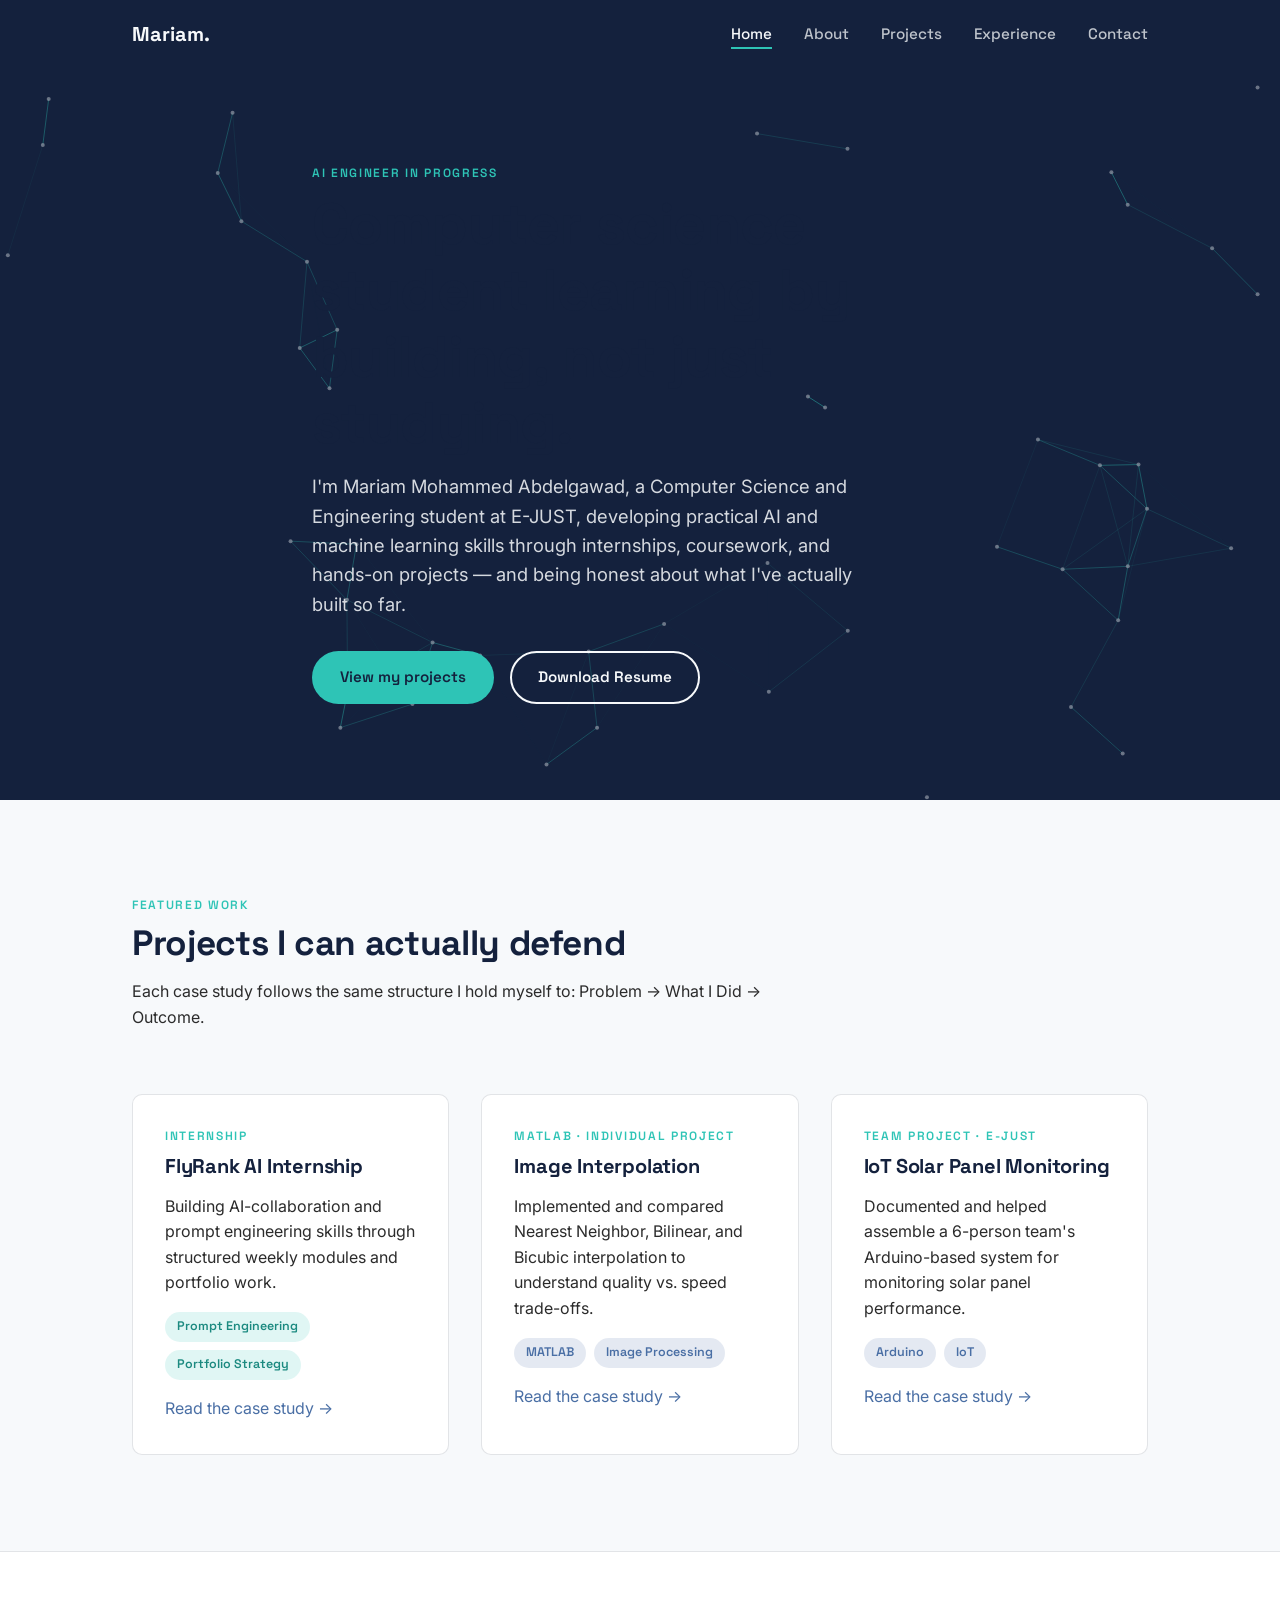
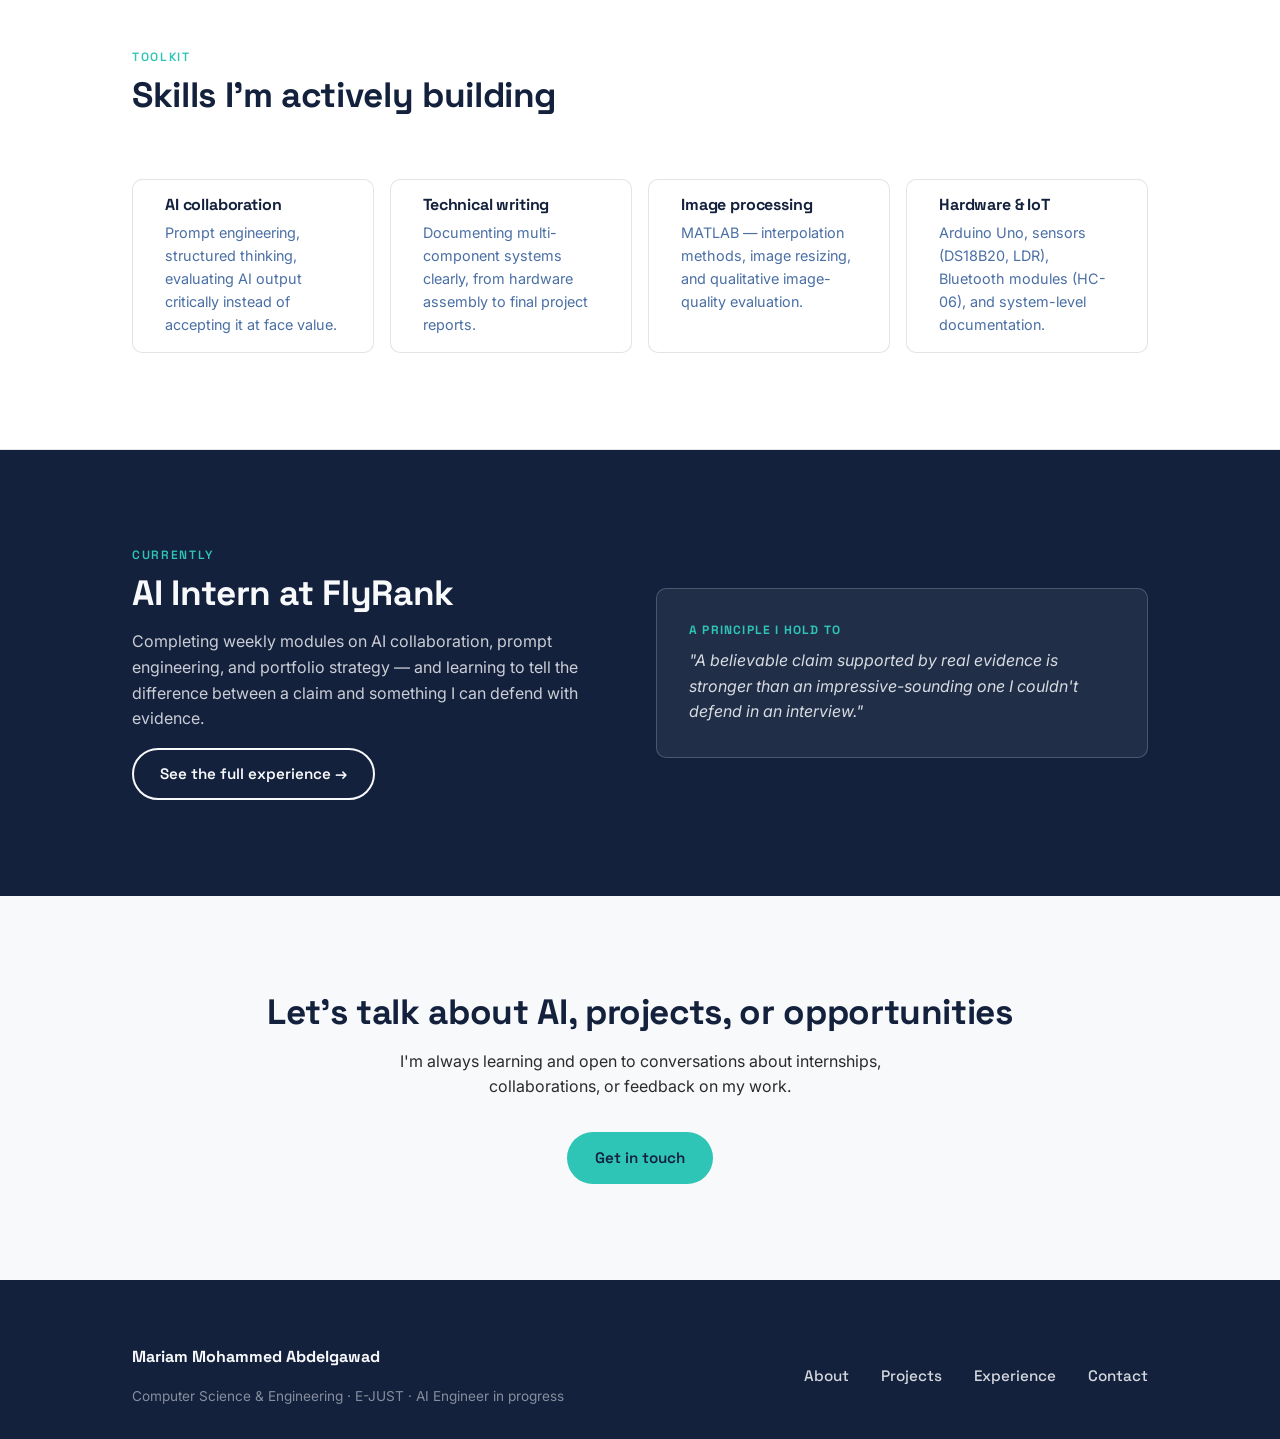
==== index.html @ e72a4c4c "Add files via upload" ====
<!DOCTYPE html>
<html lang="en">
<head>
  <meta charset="UTF-8" />
  <meta name="viewport" content="width=device-width, initial-scale=1.0" />
  <title>Mariam Mohammed Abdelgawad — AI Engineering Portfolio</title>
  <meta name="description" content="Computer Science student at E-JUST building practical AI and machine learning skills through real projects and continuous learning." />
  <link rel="preconnect" href="https://fonts.googleapis.com">
  <link href="https://fonts.googleapis.com/css2?family=Space+Grotesk:wght@500;600;700&family=Inter:wght@400;500;600&display=swap" rel="stylesheet">
  <link rel="stylesheet" href="css/style.css" />
</head>
<body>

  <header class="site-header">
    <nav class="nav">
      <a href="index.html" class="nav-brand">Mariam.</a>
      <button class="nav-toggle" aria-label="Toggle menu" aria-expanded="false">☰</button>
      <ul class="nav-links">
        <li><a href="index.html" aria-current="page">Home</a></li>
        <li><a href="about.html">About</a></li>
        <li><a href="projects.html">Projects</a></li>
        <li><a href="experience.html">Experience</a></li>
        <li><a href="contact.html">Contact</a></li>
      </ul>
    </nav>
  </header>

  <main>

    <!-- ============ HERO ============ -->
    <section class="hero">
      <canvas id="hero-canvas" aria-hidden="true"></canvas>
      <div class="container hero-inner">
        <span class="eyebrow">AI Engineer in progress</span>
        <h1>Computer science student learning by building, not just studying.</h1>
        <p class="lede">
          I'm Mariam Mohammed Abdelgawad, a Computer Science and Engineering student at E-JUST, developing
          practical AI and machine learning skills through internships, coursework,
          and hands-on projects — and being honest about what I've actually built so far.
        </p>
        <div class="hero-actions">
          <a href="projects.html" class="btn btn-primary">View my projects</a>
          <a href="assets/resume.pdf" class="btn btn-outline" target="_blank" rel="noopener" download>Download Resume</a>
        </div>
      </div>
    </section>

    <!-- ============ FEATURED PROJECTS ============ -->
    <section class="section">
      <div class="container">
        <div class="section-head">
          <span class="eyebrow">Featured work</span>
          <h2>Projects I can actually defend</h2>
          <p>Each case study follows the same structure I hold myself to: Problem → What I Did → Outcome.</p>
        </div>

        <div class="grid grid-3">
          <article class="card">
            <span class="eyebrow">Internship</span>
            <h3>FlyRank AI Internship</h3>
            <p>Building AI-collaboration and prompt engineering skills through structured weekly modules and portfolio work.</p>
            <div class="tag-row">
              <span class="tag tag-teal">Prompt Engineering</span>
              <span class="tag tag-teal">Portfolio Strategy</span>
            </div>
            <a href="projects.html#flyrank">Read the case study →</a>
          </article>

          <article class="card">
            <span class="eyebrow">MATLAB · Individual project</span>
            <h3>Image Interpolation</h3>
            <p>Implemented and compared Nearest Neighbor, Bilinear, and Bicubic interpolation to understand quality vs. speed trade-offs.</p>
            <div class="tag-row">
              <span class="tag">MATLAB</span>
              <span class="tag">Image Processing</span>
            </div>
            <a href="projects.html#interpolation">Read the case study →</a>
          </article>

          <article class="card">
            <span class="eyebrow">Team project · E-JUST</span>
            <h3>IoT Solar Panel Monitoring</h3>
            <p>Documented and helped assemble a 6-person team's Arduino-based system for monitoring solar panel performance.</p>
            <div class="tag-row">
              <span class="tag">Arduino</span>
              <span class="tag">IoT</span>
            </div>
            <a href="projects.html#solar">Read the case study →</a>
          </article>
        </div>
      </div>
    </section>

    <!-- ============ SKILLS ============ -->
    <section class="section section-alt">
      <div class="container">
        <div class="section-head">
          <span class="eyebrow">Toolkit</span>
          <h2>Skills I'm actively building</h2>
        </div>
        <div class="skills-grid">
          <div class="skill-card">
            <h3>AI collaboration</h3>
            <p>Prompt engineering, structured thinking, evaluating AI output critically instead of accepting it at face value.</p>
          </div>
          <div class="skill-card">
            <h3>Technical writing</h3>
            <p>Documenting multi-component systems clearly, from hardware assembly to final project reports.</p>
          </div>
          <div class="skill-card">
            <h3>Image processing</h3>
            <p>MATLAB — interpolation methods, image resizing, and qualitative image-quality evaluation.</p>
          </div>
          <div class="skill-card">
            <h3>Hardware &amp; IoT</h3>
            <p>Arduino Uno, sensors (DS18B20, LDR), Bluetooth modules (HC-06), and system-level documentation.</p>
          </div>
        </div>
      </div>
    </section>

    <!-- ============ EXPERIENCE PREVIEW ============ -->
    <section class="section section-navy">
      <div class="container">
        <div class="grid grid-2" style="align-items:center;">
          <div>
            <span class="eyebrow">Currently</span>
            <h2>AI Intern at FlyRank</h2>
            <p style="color:rgba(247,249,251,0.8);">
              Completing weekly modules on AI collaboration, prompt engineering, and portfolio strategy —
              and learning to tell the difference between a claim and something I can defend with evidence.
            </p>
            <a href="experience.html" class="btn btn-outline">See the full experience →</a>
          </div>
          <div>
            <div class="card" style="background:rgba(247,249,251,0.06); border-color:rgba(247,249,251,0.2);">
              <span class="compare-label" style="color:var(--teal);">A principle I hold to</span>
              <p style="color:rgba(247,249,251,0.85); font-style:italic; margin:0;">
                "A believable claim supported by real evidence is stronger than an
                impressive-sounding one I couldn't defend in an interview."
              </p>
            </div>
          </div>
        </div>
      </div>
    </section>

    <!-- ============ CONTACT CTA ============ -->
    <section class="section">
      <div class="container" style="text-align:center;">
        <h2>Let's talk about AI, projects, or opportunities</h2>
        <p style="max-width:520px; margin:0 auto var(--space-md);">
          I'm always learning and open to conversations about internships, collaborations, or feedback on my work.
        </p>
        <a href="contact.html" class="btn btn-primary">Get in touch</a>
      </div>
    </section>

  </main>

  <footer class="site-footer">
    <div class="container footer-inner">
      <div>
        <strong style="color:var(--offwhite); font-family:var(--font-heading);">Mariam Mohammed Abdelgawad</strong>
        <div class="footer-note">Computer Science &amp; Engineering · E-JUST · AI Engineer in progress</div>
      </div>
      <ul class="nav-links" style="position:static; flex-direction:row; padding:0; background:none;">
        <li><a href="about.html">About</a></li>
        <li><a href="projects.html">Projects</a></li>
        <li><a href="experience.html">Experience</a></li>
        <li><a href="contact.html">Contact</a></li>
      </ul>
    </div>
  </footer>

  <script src="js/script.js"></script>
</body>
</html>
---- css/style.css ----
/* =========================================================
   MARIAM — AI ENGINEERING PORTFOLIO
   Design tokens come straight from the Visual Identity Guide.
   ========================================================= */

:root {
  /* Colors (from Visual Identity Guide) */
  --navy: #14213D;
  --steel: #4A6FA5;
  --teal: #2EC4B6;
  --offwhite: #F7F9FB;
  --charcoal: #2B2B2B;

  /* Derived tones (same hues, used for hover/borders/subtle fills) */
  --navy-soft: #1c2c50;
  --steel-soft: rgba(74, 111, 165, 0.15);
  --teal-soft: rgba(46, 196, 182, 0.15);
  --border-soft: rgba(20, 33, 61, 0.12);

  /* Type */
  --font-heading: 'Space Grotesk', sans-serif;
  --font-body: 'Inter', sans-serif;

  /* Layout */
  --max-width: 1080px;
  --radius: 10px;
  --space-xs: 8px;
  --space-sm: 16px;
  --space-md: 32px;
  --space-lg: 64px;
  --space-xl: 96px;
}

* { box-sizing: border-box; }

html { scroll-behavior: smooth; }

@media (prefers-reduced-motion: reduce) {
  html { scroll-behavior: auto; }
  * { animation: none !important; transition: none !important; }
}

body {
  margin: 0;
  font-family: var(--font-body);
  color: var(--charcoal);
  background: var(--offwhite);
  line-height: 1.6;
  -webkit-font-smoothing: antialiased;
}

h1, h2, h3, h4 {
  font-family: var(--font-heading);
  color: var(--navy);
  margin: 0 0 var(--space-sm);
  line-height: 1.15;
  letter-spacing: -0.01em;
}

h1 { font-size: clamp(2.4rem, 5vw, 3.6rem); }
h2 { font-size: clamp(1.6rem, 3vw, 2.2rem); }
h3 { font-size: 1.25rem; }

p { margin: 0 0 var(--space-sm); }

a {
  color: var(--steel);
  text-decoration: none;
}
a:hover { color: var(--teal); }

/* Visible keyboard focus everywhere */
a:focus-visible,
button:focus-visible,
input:focus-visible,
textarea:focus-visible {
  outline: 2px solid var(--teal);
  outline-offset: 3px;
}

img { max-width: 100%; display: block; }

.container {
  max-width: var(--max-width);
  margin: 0 auto;
  padding: 0 var(--space-md);
}

.eyebrow {
  font-family: var(--font-heading);
  font-size: 0.75rem;
  letter-spacing: 0.14em;
  text-transform: uppercase;
  color: var(--teal);
  font-weight: 600;
  display: block;
  margin-bottom: var(--space-xs);
}

/* ---------- Navigation ---------- */
.site-header {
  background: var(--navy);
  position: sticky;
  top: 0;
  z-index: 50;
}

.nav {
  display: flex;
  align-items: center;
  justify-content: space-between;
  padding: 18px var(--space-md);
  max-width: var(--max-width);
  margin: 0 auto;
}

.nav-brand {
  font-family: var(--font-heading);
  color: var(--offwhite);
  font-size: 1.25rem;
  font-weight: 700;
}
.nav-brand:hover { color: var(--teal); }

.nav-links {
  list-style: none;
  display: flex;
  gap: var(--space-md);
  margin: 0;
  padding: 0;
}

.nav-links a {
  color: rgba(247, 249, 251, 0.75);
  font-family: var(--font-heading);
  font-size: 0.95rem;
  font-weight: 500;
  padding-bottom: 4px;
  border-bottom: 2px solid transparent;
}

.nav-links a:hover,
.nav-links a[aria-current="page"] {
  color: var(--offwhite);
  border-bottom-color: var(--teal);
}

.nav-toggle {
  display: none;
  background: none;
  border: none;
  color: var(--offwhite);
  font-size: 1.6rem;
  cursor: pointer;
}

/* ---------- Buttons ---------- */
.btn {
  display: inline-block;
  font-family: var(--font-heading);
  font-weight: 600;
  font-size: 0.95rem;
  padding: 12px 26px;
  border-radius: 999px;
  border: 2px solid transparent;
  cursor: pointer;
  transition: transform 0.15s ease, background 0.15s ease, color 0.15s ease;
}
.btn:hover { transform: translateY(-2px); }

.btn-primary {
  background: var(--teal);
  color: var(--navy);
}
.btn-primary:hover { background: #26b0a3; color: var(--navy); }

.btn-outline {
  background: transparent;
  border-color: var(--offwhite);
  color: var(--offwhite);
}
.btn-outline:hover { background: var(--offwhite); color: var(--navy); }

.btn-outline-dark {
  background: transparent;
  border-color: var(--steel);
  color: var(--navy);
}
.btn-outline-dark:hover { background: var(--steel); color: #fff; }

/* ---------- Hero ---------- */
.hero {
  position: relative;
  background: var(--navy);
  color: var(--offwhite);
  overflow: hidden;
  padding: var(--space-xl) 0 var(--space-xl);
}

#hero-canvas {
  position: absolute;
  inset: 0;
  width: 100%;
  height: 100%;
  opacity: 0.55;
}

.hero-inner {
  position: relative;
  z-index: 2;
  max-width: 720px;
}

.hero p.lede {
  font-size: 1.15rem;
  color: rgba(247, 249, 251, 0.85);
  max-width: 560px;
}

.hero-actions {
  display: flex;
  gap: var(--space-sm);
  margin-top: var(--space-md);
  flex-wrap: wrap;
}

/* ---------- Sections ---------- */
.section {
  padding: var(--space-xl) 0;
}

.section-tight { padding: var(--space-lg) 0; }

.section-alt {
  background: #fff;
  border-top: 1px solid var(--border-soft);
  border-bottom: 1px solid var(--border-soft);
}

.section-navy {
  background: var(--navy);
  color: var(--offwhite);
}
.section-navy h2, .section-navy h3 { color: var(--offwhite); }

.section-head {
  max-width: 640px;
  margin-bottom: var(--space-lg);
}

/* ---------- Cards / Grids ---------- */
.grid {
  display: grid;
  gap: var(--space-md);
}

.grid-3 { grid-template-columns: repeat(3, 1fr); }
.grid-2 { grid-template-columns: repeat(2, 1fr); }

@media (max-width: 860px) {
  .grid-3, .grid-2 { grid-template-columns: 1fr; }
}

.card {
  background: #fff;
  border: 1px solid var(--border-soft);
  border-radius: var(--radius);
  padding: var(--space-md);
  transition: border-color 0.15s ease, transform 0.15s ease;
}
.card:hover {
  border-color: var(--teal);
  transform: translateY(-3px);
}

.card .eyebrow { margin-bottom: var(--space-xs); }

.tag-row {
  display: flex;
  flex-wrap: wrap;
  gap: 8px;
  margin: var(--space-sm) 0;
}

.tag {
  background: var(--steel-soft);
  color: var(--steel);
  font-size: 0.78rem;
  font-family: var(--font-heading);
  font-weight: 600;
  padding: 5px 12px;
  border-radius: 999px;
}

.tag.tag-teal { background: var(--teal-soft); color: #1c8a80; }

/* ---------- Evidence Trail (signature element) ----------
   A vertical line that visually turns from a dashed "claim"
   into a solid teal "evidence" line at each real milestone.
   Used on About (timeline) and Experience (case study) pages.
*/
.trail {
  position: relative;
  padding-left: 36px;
  border-left: 2px dashed var(--border-soft);
}

.trail-item {
  position: relative;
  padding-bottom: var(--space-lg);
}
.trail-item:last-child { padding-bottom: 0; }

.trail-item::before {
  content: "";
  position: absolute;
  left: -43px;
  top: 4px;
  width: 14px;
  height: 14px;
  border-radius: 50%;
  background: var(--offwhite);
  border: 2px solid var(--teal);
}

.trail-item::after {
  content: "";
  position: absolute;
  left: -37px;
  top: 18px;
  width: 2px;
  height: calc(100% - 4px);
  background: var(--teal);
}
.trail-item:last-child::after { display: none; }

.trail-item .trail-date {
  font-family: var(--font-heading);
  font-size: 0.8rem;
  color: var(--steel);
  font-weight: 600;
  letter-spacing: 0.04em;
  text-transform: uppercase;
}

/* ---------- Before / After block ---------- */
.compare {
  display: grid;
  grid-template-columns: 1fr 1fr;
  gap: var(--space-md);
  margin-top: var(--space-md);
}
@media (max-width: 700px) { .compare { grid-template-columns: 1fr; } }

.compare-block {
  border-radius: var(--radius);
  padding: var(--space-md);
}
.compare-before {
  background: rgba(20,33,61,0.04);
  border: 1px dashed var(--border-soft);
}
.compare-after {
  background: var(--teal-soft);
  border: 1px solid var(--teal);
}
.compare-label {
  font-family: var(--font-heading);
  font-weight: 700;
  font-size: 0.75rem;
  letter-spacing: 0.1em;
  text-transform: uppercase;
  display: block;
  margin-bottom: var(--space-xs);
}
.compare-before .compare-label { color: var(--steel); }
.compare-after .compare-label { color: #1c8a80; }
.compare-block p { font-style: italic; margin: 0; }

/* ---------- Placeholder blocks (honest "fill this in" slots) ---------- */
.placeholder {
  border: 2px dashed var(--steel);
  border-radius: var(--radius);
  padding: var(--space-md);
  background: var(--steel-soft);
  color: var(--navy);
  font-size: 0.92rem;
}
.placeholder strong { display: block; margin-bottom: 4px; }

.avatar-placeholder {
  width: 160px;
  height: 160px;
  border-radius: 50%;
  background: var(--steel-soft);
  border: 2px dashed var(--steel);
  display: flex;
  align-items: center;
  justify-content: center;
  text-align: center;
  font-size: 0.8rem;
  color: var(--steel);
  padding: var(--space-sm);
}

.figure {
  margin: 0 0 var(--space-sm);
}
.figure img {
  width: 100%;
  border-radius: var(--radius);
  border: 1px solid var(--border-soft);
}
.figure figcaption {
  font-size: 0.82rem;
  color: var(--steel);
  margin-top: 6px;
  font-style: italic;
}
.figure-row {
  display: grid;
  grid-template-columns: 1fr 1fr;
  gap: var(--space-sm);
  margin-bottom: var(--space-sm);
}
@media (max-width: 700px) { .figure-row { grid-template-columns: 1fr; } }

.avatar-photo {
  width: 200px;
  height: 200px;
  border-radius: 50%;
  object-fit: cover;
  border: 3px solid var(--teal);
}

.shot-placeholder {
  width: 100%;
  aspect-ratio: 16/9;
  border-radius: var(--radius);
  background: var(--steel-soft);
  border: 2px dashed var(--steel);
  display: flex;
  align-items: center;
  justify-content: center;
  text-align: center;
  font-size: 0.82rem;
  color: var(--steel);
  padding: var(--space-sm);
  margin-bottom: var(--space-sm);
}

/* ---------- Skills ---------- */
.skills-grid {
  display: grid;
  grid-template-columns: repeat(auto-fit, minmax(220px, 1fr));
  gap: var(--space-sm);
}

.skill-card {
  background: #fff;
  border: 1px solid var(--border-soft);
  border-radius: var(--radius);
  padding: var(--space-sm) var(--space-md);
}
.skill-card h3 { font-size: 1rem; margin-bottom: 6px; }
.skill-card p { margin: 0; font-size: 0.9rem; color: var(--steel); }

/* ---------- Contact ---------- */
.contact-grid {
  display: grid;
  grid-template-columns: 1fr 1fr;
  gap: var(--space-lg);
}
@media (max-width: 800px) { .contact-grid { grid-template-columns: 1fr; } }

.contact-links {
  list-style: none;
  padding: 0;
  margin: 0;
  display: grid;
  gap: var(--space-sm);
}

.contact-links a {
  display: flex;
  align-items: center;
  gap: 10px;
  font-family: var(--font-heading);
  font-weight: 600;
  color: var(--navy);
  padding: 14px 18px;
  border: 1px solid var(--border-soft);
  border-radius: var(--radius);
  background: #fff;
}
.contact-links a:hover {
  border-color: var(--teal);
  color: var(--teal);
}

form.contact-form {
  display: grid;
  gap: var(--space-sm);
}

.contact-form label {
  font-family: var(--font-heading);
  font-size: 0.85rem;
  font-weight: 600;
  color: var(--navy);
  display: block;
  margin-bottom: 6px;
}

.contact-form input,
.contact-form textarea {
  width: 100%;
  font-family: var(--font-body);
  font-size: 0.95rem;
  padding: 12px 14px;
  border-radius: 8px;
  border: 1px solid var(--border-soft);
  background: #fff;
  color: var(--charcoal);
}

.contact-form textarea { resize: vertical; min-height: 130px; }

.form-status {
  font-size: 0.9rem;
  font-weight: 600;
  min-height: 1.2em;
}
.form-status.ok { color: #1c8a80; }

/* ---------- Footer ---------- */
.site-footer {
  background: var(--navy);
  color: rgba(247,249,251,0.7);
  padding: var(--space-lg) 0 var(--space-md);
}
.footer-inner {
  display: flex;
  justify-content: space-between;
  align-items: center;
  flex-wrap: wrap;
  gap: var(--space-sm);
}
.site-footer a { color: rgba(247,249,251,0.85); }
.footer-note { font-size: 0.85rem; margin-top: var(--space-sm); color: rgba(247,249,251,0.5); }

/* ---------- Mobile nav ---------- */
@media (max-width: 760px) {
  .nav-toggle { display: block; }
  .nav-links {
    position: absolute;
    top: 100%;
    left: 0;
    right: 0;
    background: var(--navy);
    flex-direction: column;
    padding: var(--space-sm) var(--space-md) var(--space-md);
    gap: var(--space-sm);
    display: none;
  }
  .nav-links.open { display: flex; }
}
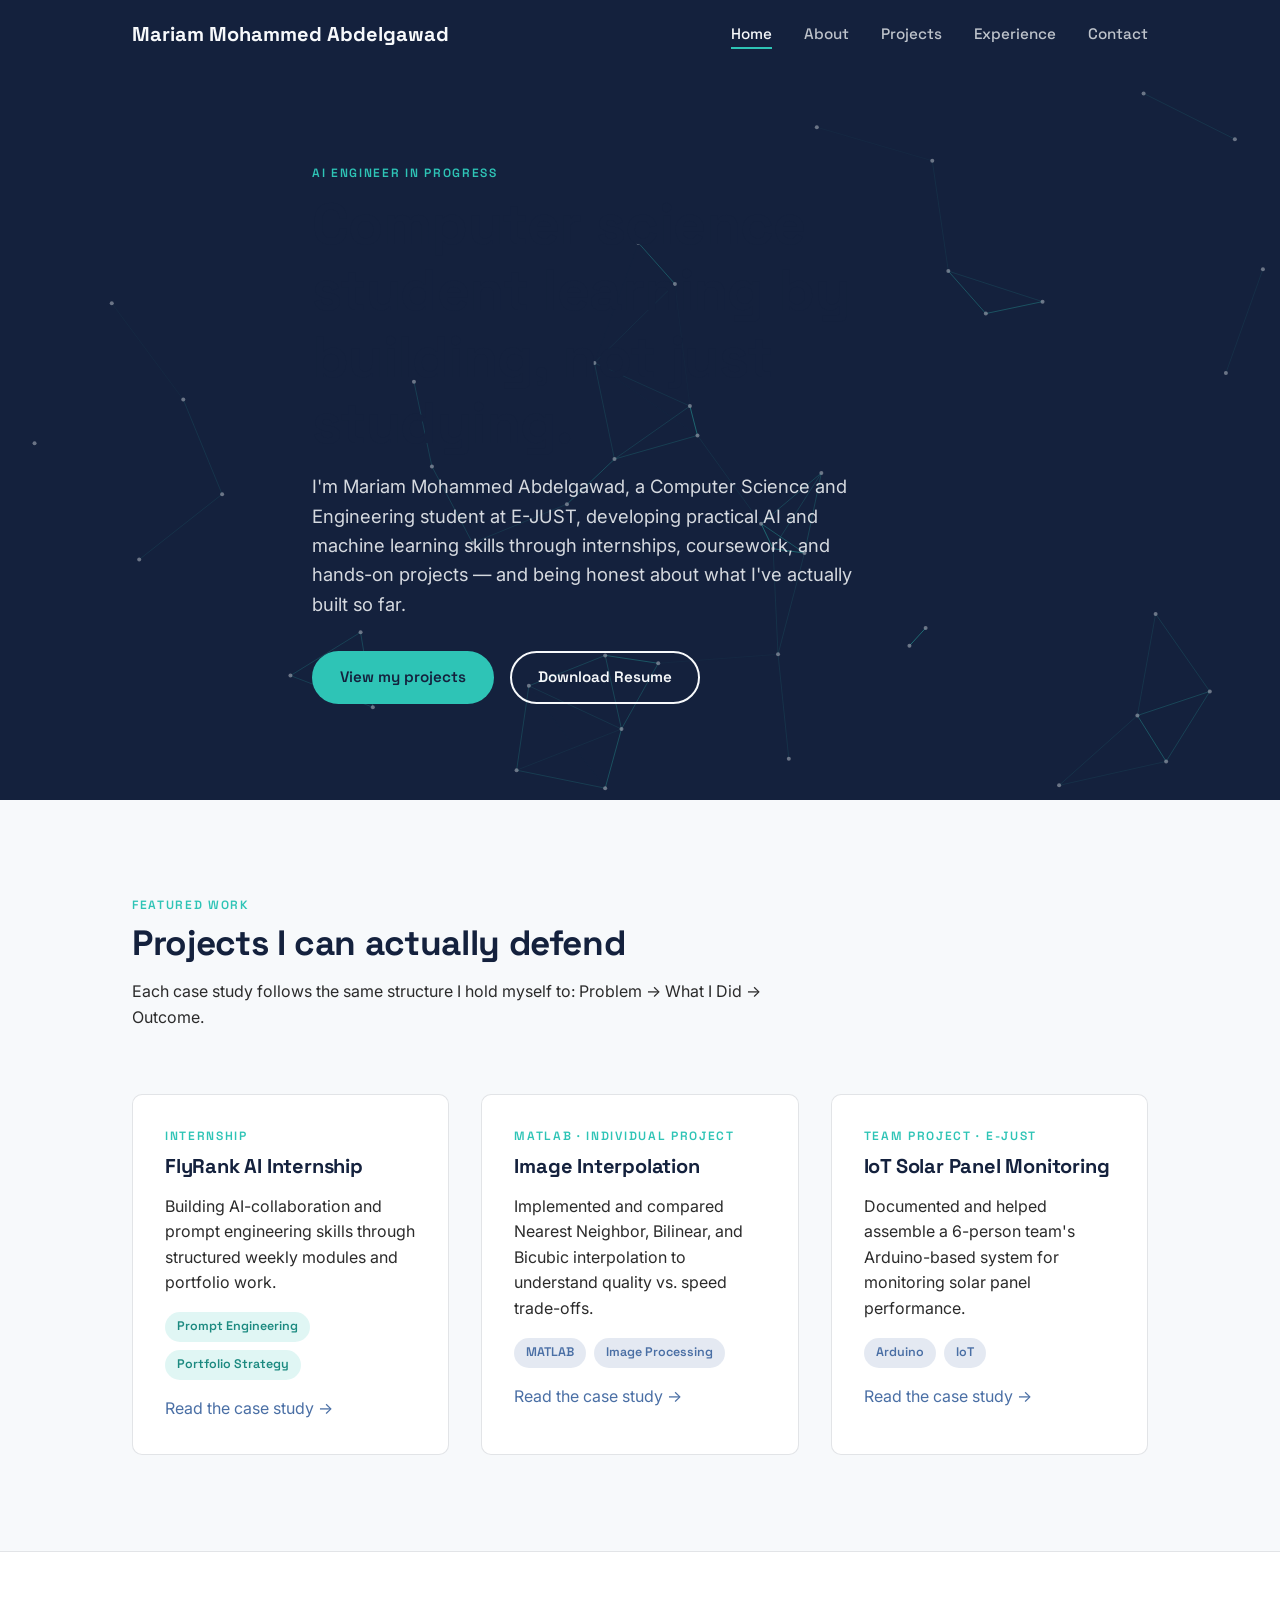
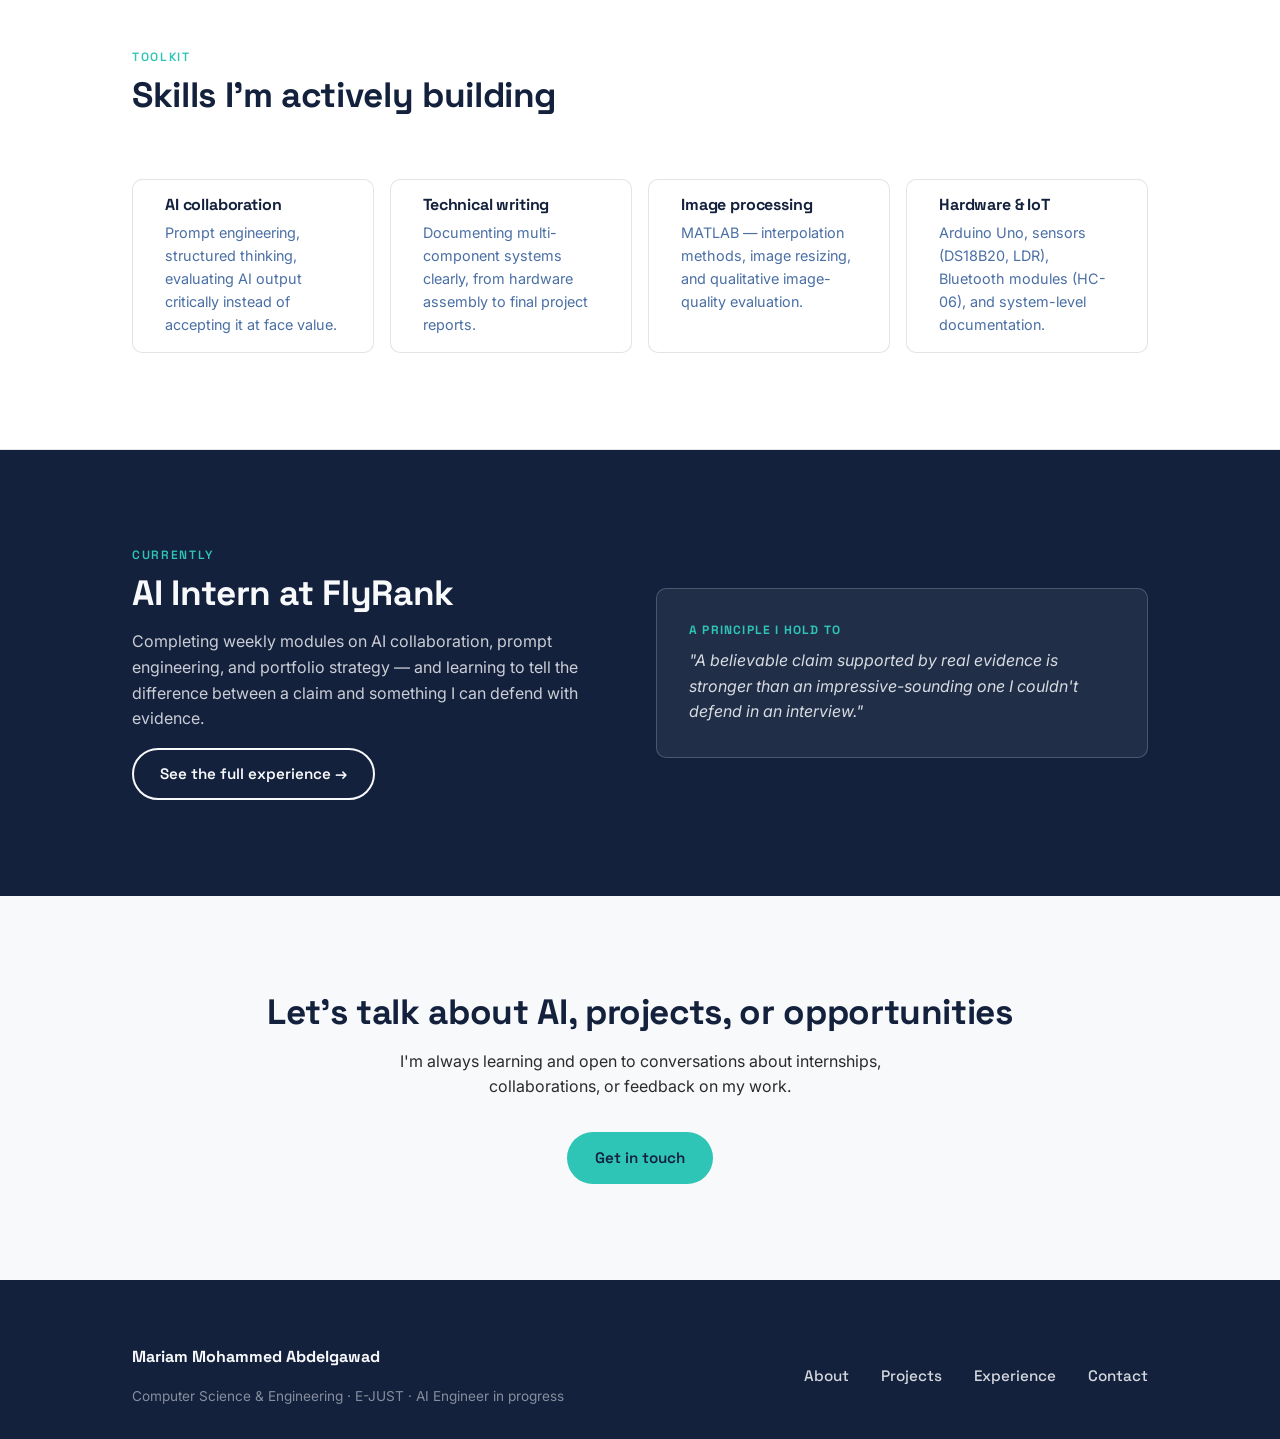
==== commit fe229ce5: "Update index.html" ====
--- a/index.html
+++ b/index.html
@@ -13,7 +13,7 @@
 
   <header class="site-header">
     <nav class="nav">
-      <a href="index.html" class="nav-brand">Mariam.</a>
+      <a href="index.html" class="nav-brand">Mariam Mohammed Abdelgawad</a>
       <button class="nav-toggle" aria-label="Toggle menu" aria-expanded="false">☰</button>
       <ul class="nav-links">
         <li><a href="index.html" aria-current="page">Home</a></li>
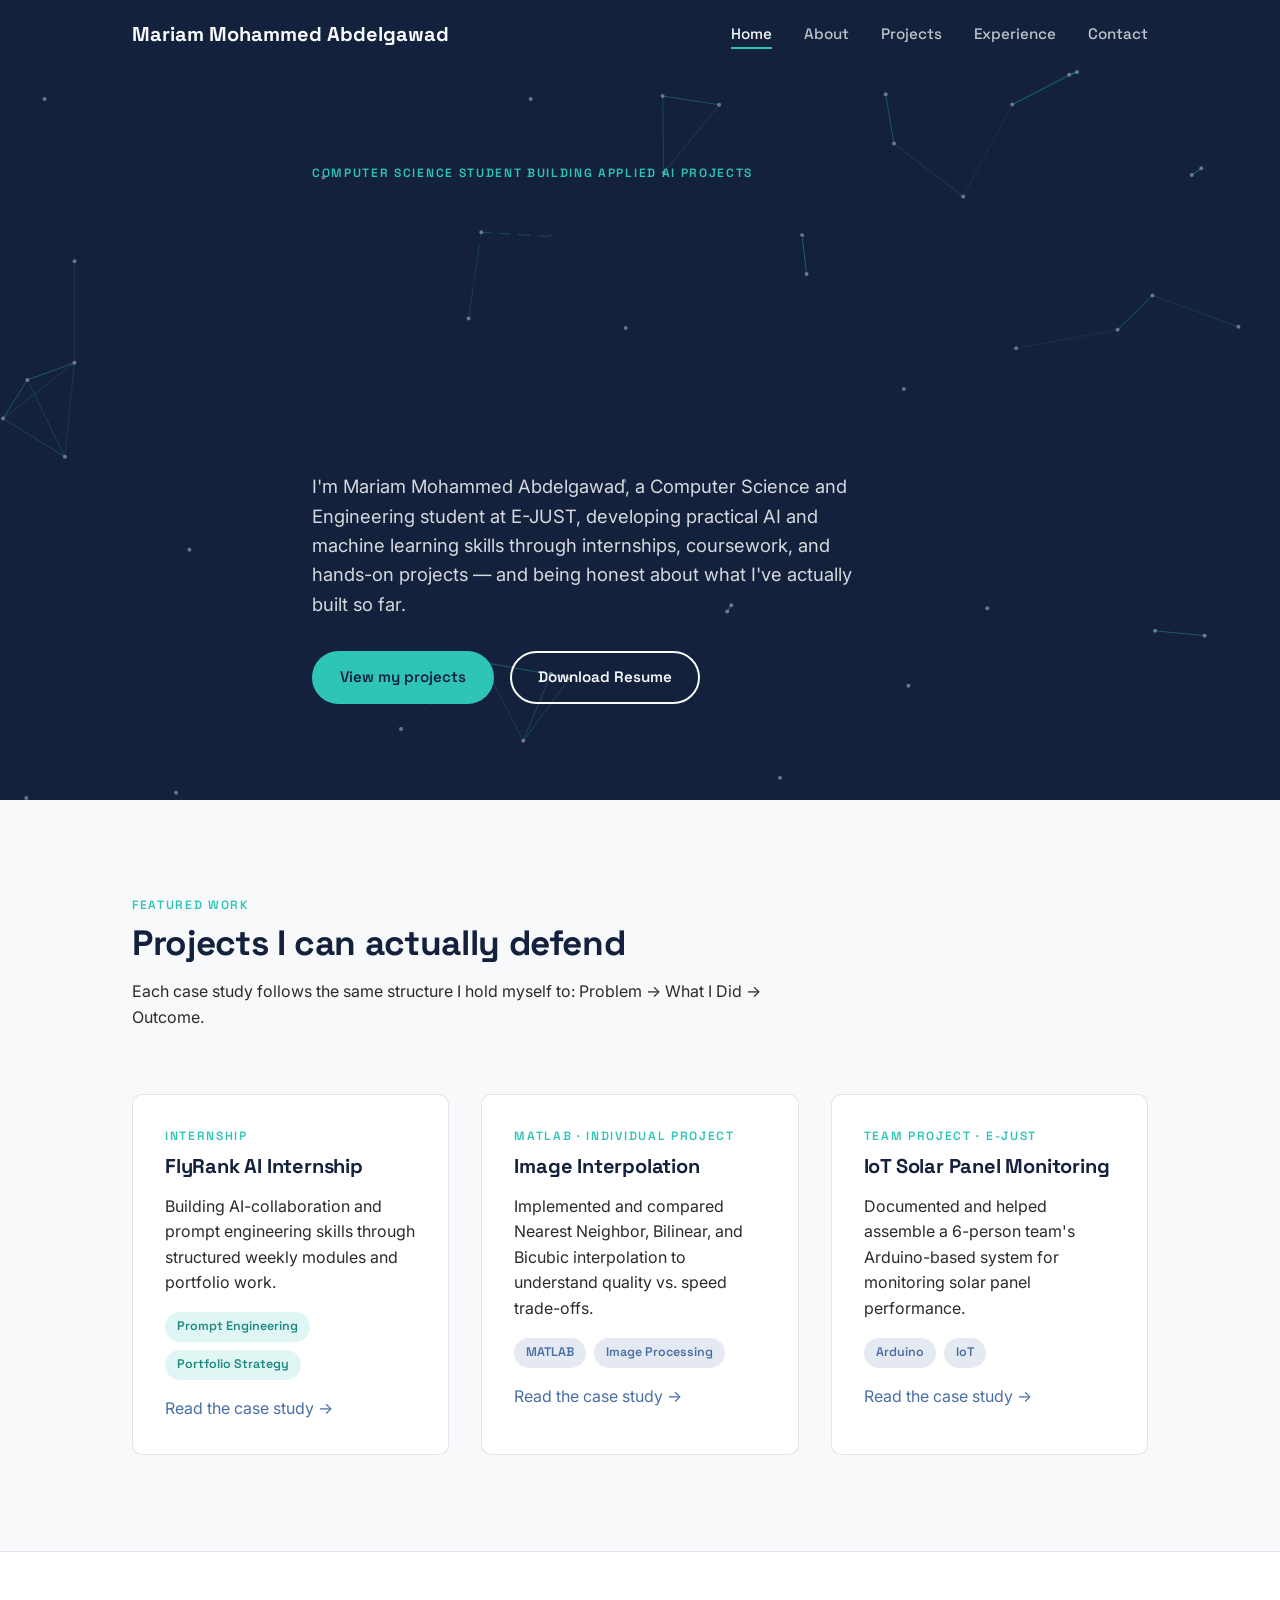
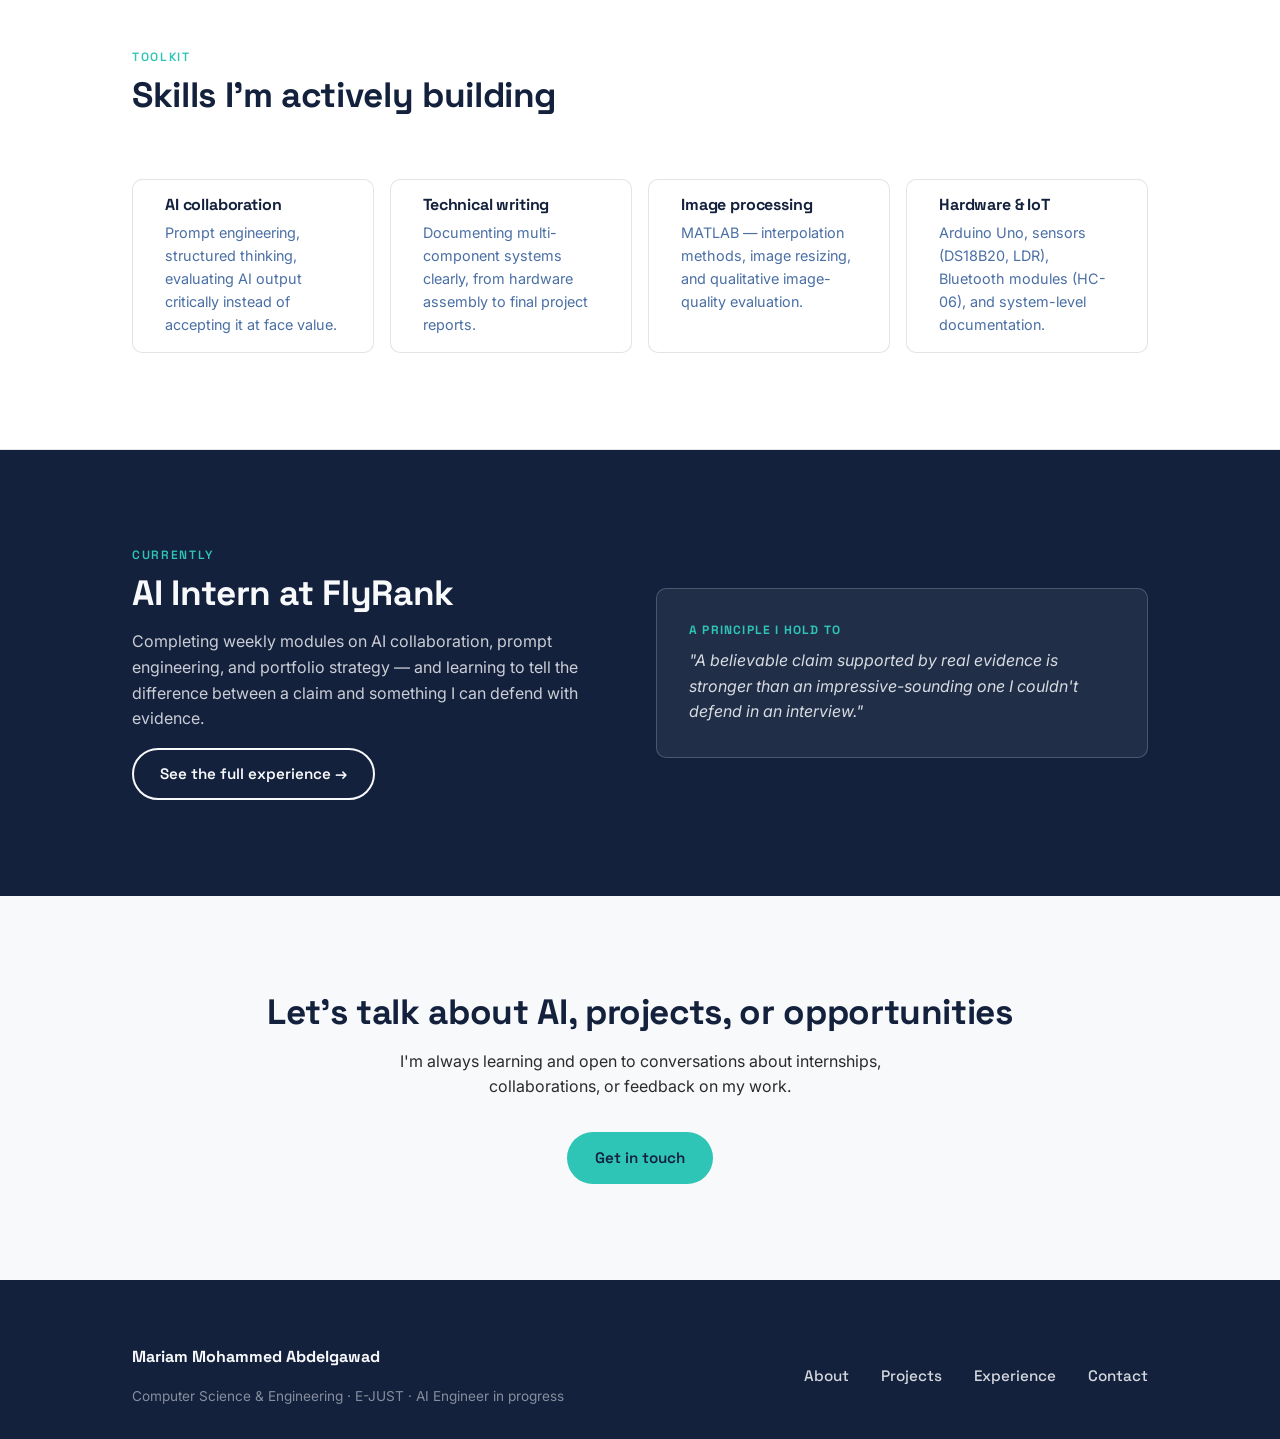
==== commit 0a1d08cc: "Update index.html" ====
--- a/index.html
+++ b/index.html
@@ -31,7 +31,7 @@
     <section class="hero">
       <canvas id="hero-canvas" aria-hidden="true"></canvas>
       <div class="container hero-inner">
-        <span class="eyebrow">AI Engineer in progress</span>
+        <span class="eyebrow">Computer Science Student Building Applied AI Projects</span>
         <h1>Computer science student learning by building, not just studying.</h1>
         <p class="lede">
           I'm Mariam Mohammed Abdelgawad, a Computer Science and Engineering student at E-JUST, developing
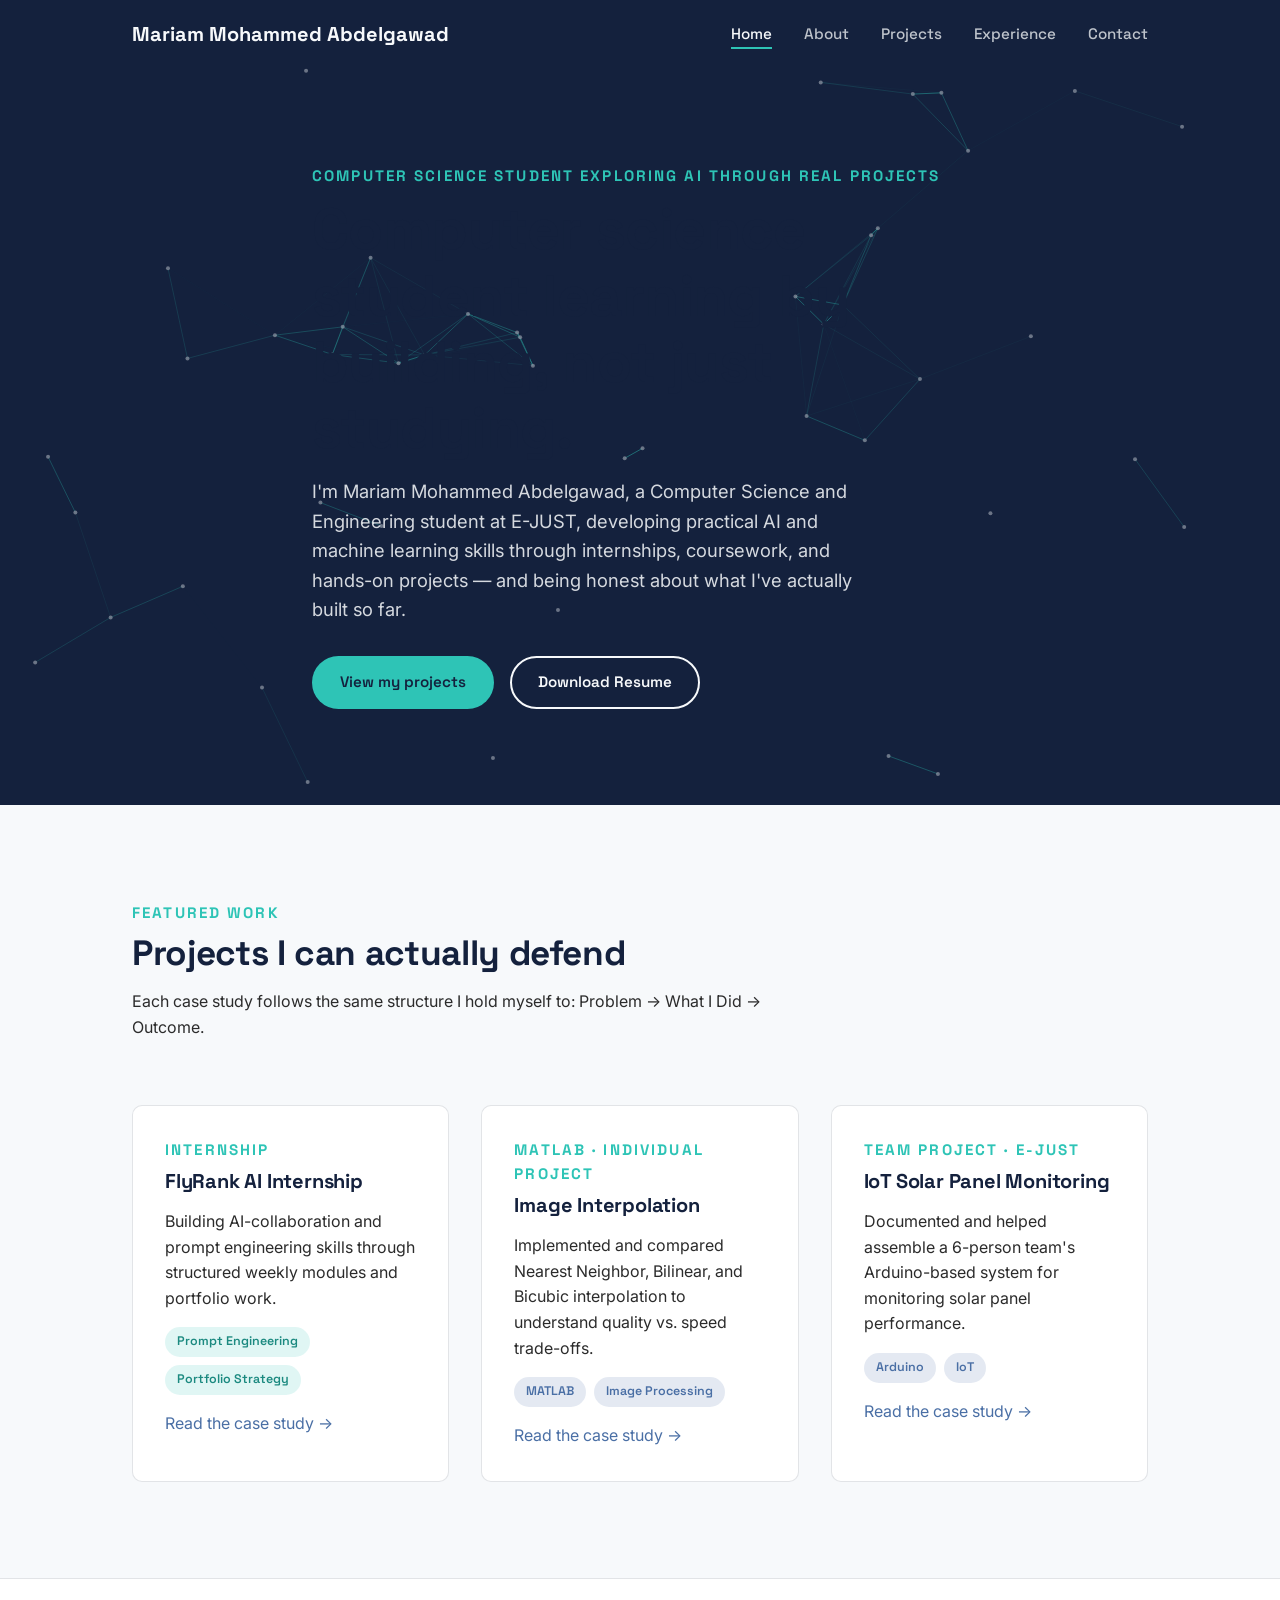
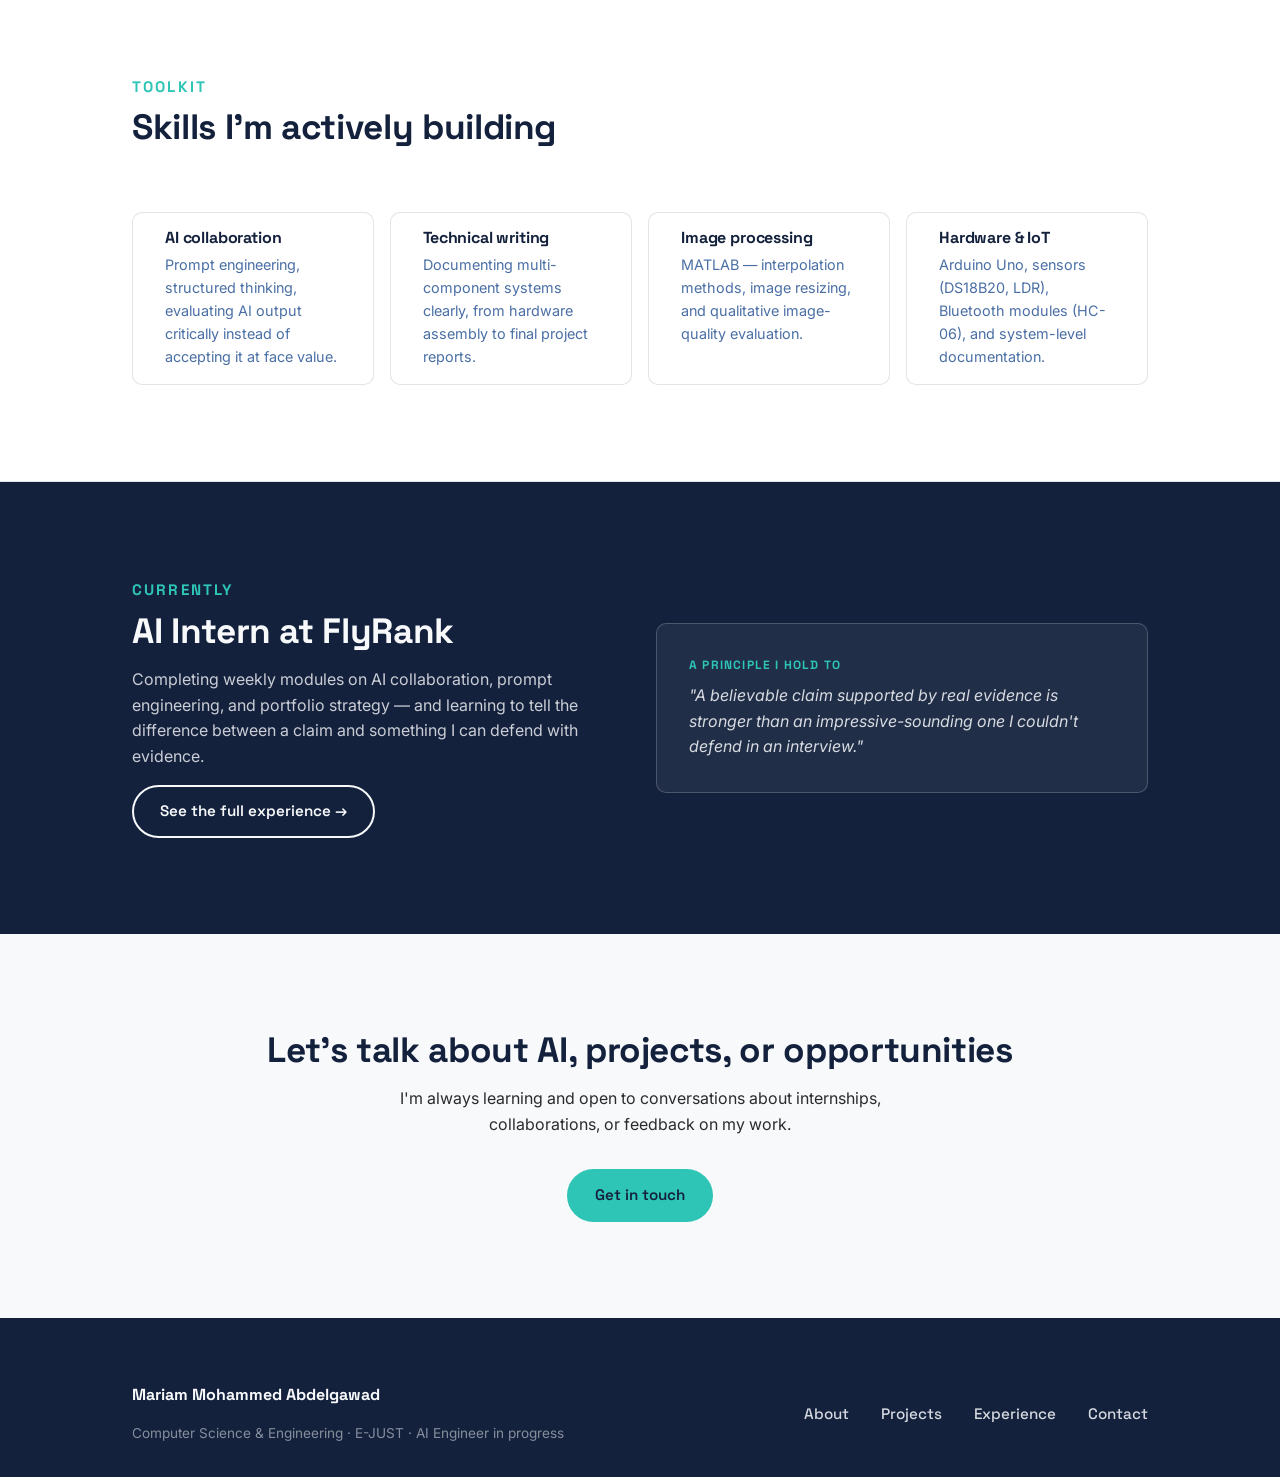
==== commit 42739ed3: "Update index.html" ====
--- a/index.html
+++ b/index.html
@@ -31,7 +31,7 @@
     <section class="hero">
       <canvas id="hero-canvas" aria-hidden="true"></canvas>
       <div class="container hero-inner">
-        <span class="eyebrow">Computer Science Student Building Applied AI Projects</span>
+        <span class="eyebrow">Computer Science Student Exploring AI Through Real Projects</span>
         <h1>Computer science student learning by building, not just studying.</h1>
         <p class="lede">
           I'm Mariam Mohammed Abdelgawad, a Computer Science and Engineering student at E-JUST, developing
--- a/css/style.css
+++ b/css/style.css
@@ -88,11 +88,11 @@
 
 .eyebrow {
   font-family: var(--font-heading);
-  font-size: 0.75rem;
+  font-size: 0.95rem;
   letter-spacing: 0.14em;
   text-transform: uppercase;
   color: var(--teal);
-  font-weight: 600;
+  font-weight: 700;
   display: block;
   margin-bottom: var(--space-xs);
 }
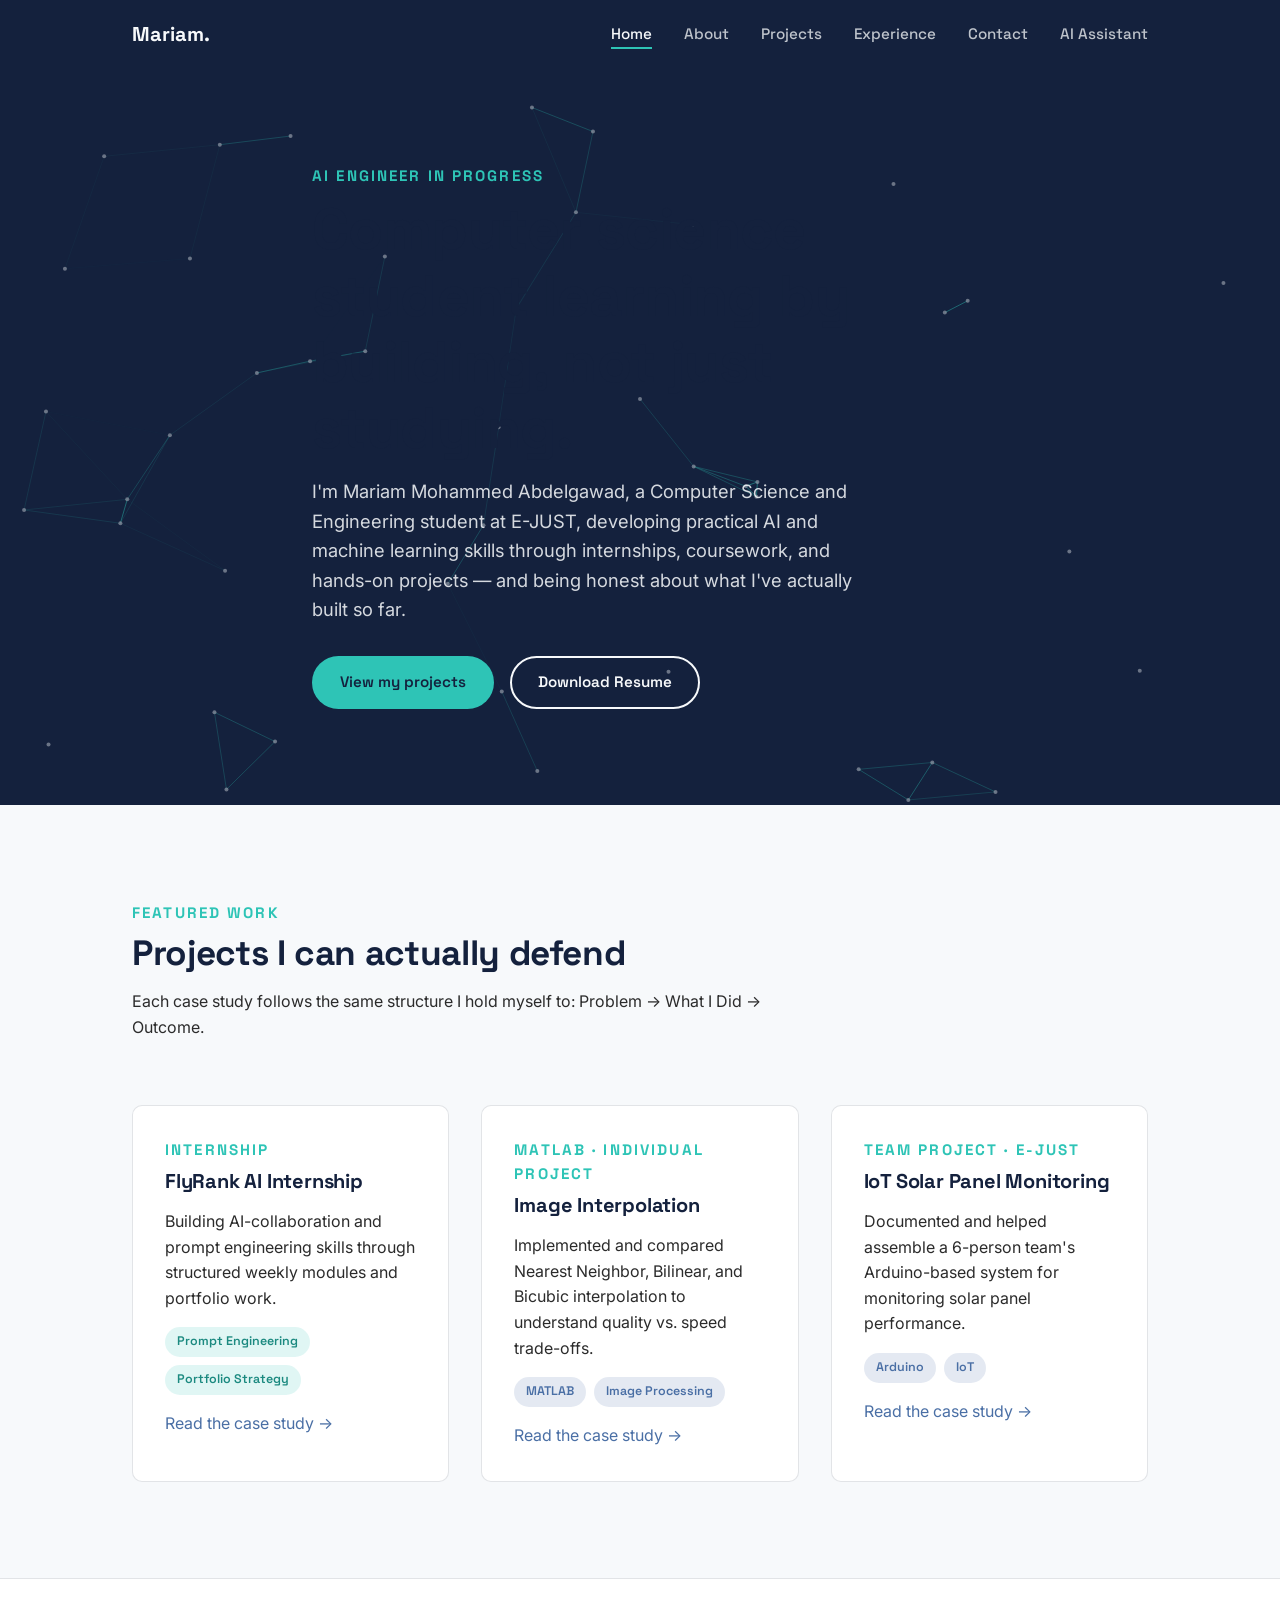
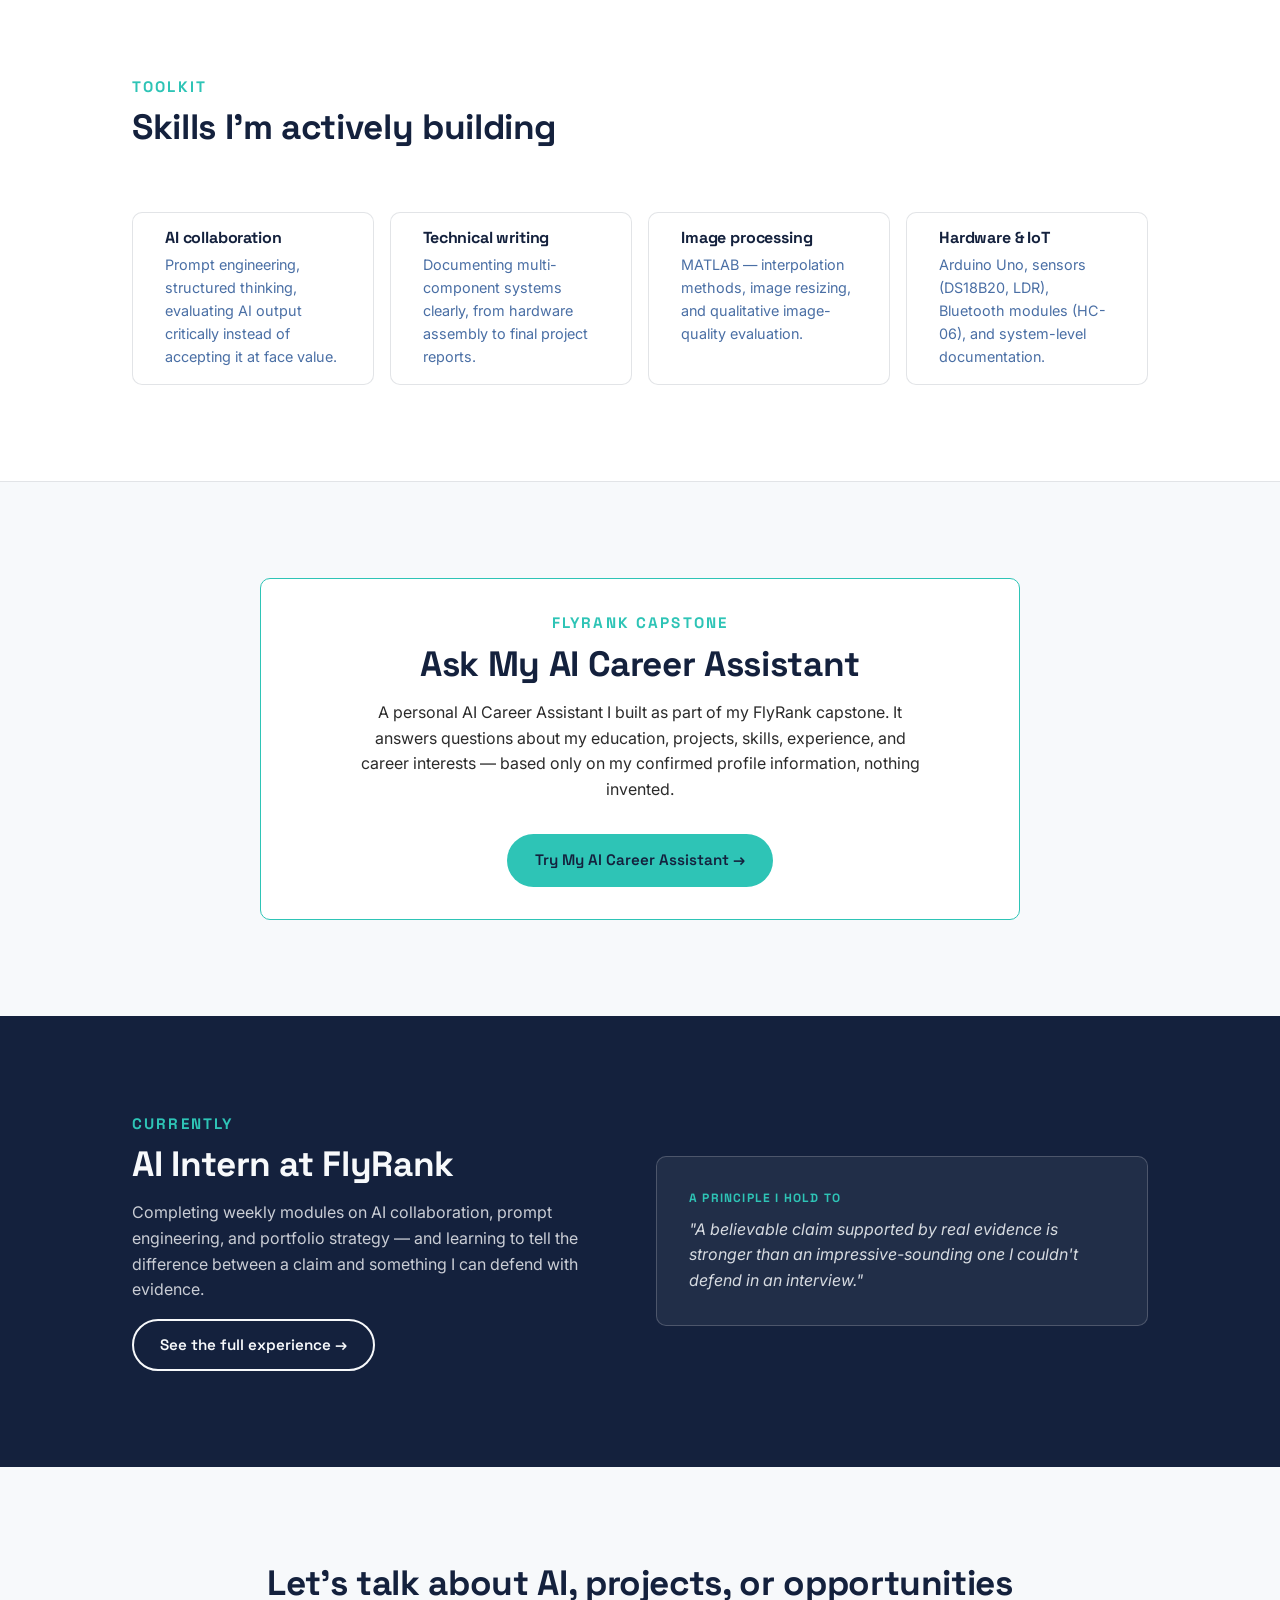
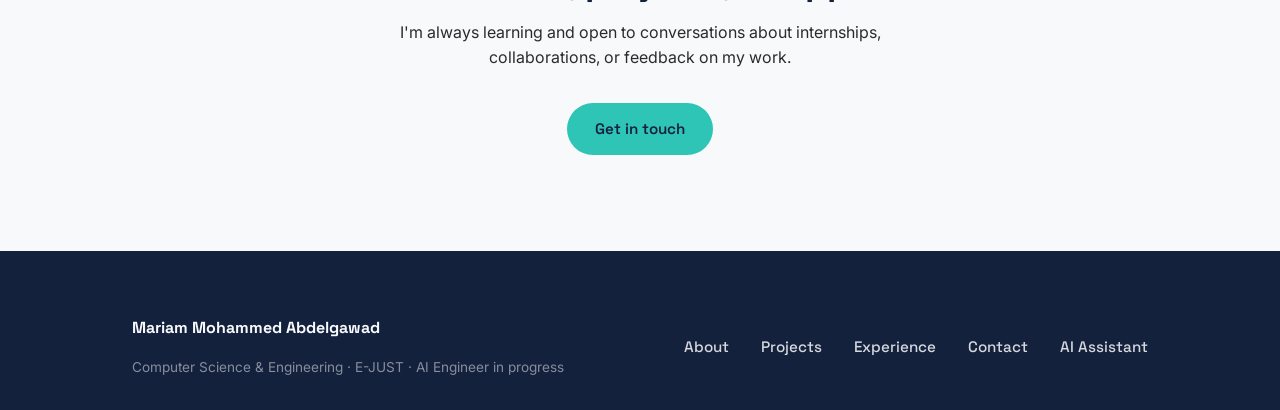
==== commit 8e42c1b7: "Add files via upload" ====
--- a/index.html
+++ b/index.html
@@ -13,7 +13,7 @@
 
   <header class="site-header">
     <nav class="nav">
-      <a href="index.html" class="nav-brand">Mariam Mohammed Abdelgawad</a>
+      <a href="index.html" class="nav-brand">Mariam.</a>
       <button class="nav-toggle" aria-label="Toggle menu" aria-expanded="false">☰</button>
       <ul class="nav-links">
         <li><a href="index.html" aria-current="page">Home</a></li>
@@ -21,6 +21,7 @@
         <li><a href="projects.html">Projects</a></li>
         <li><a href="experience.html">Experience</a></li>
         <li><a href="contact.html">Contact</a></li>
+        <li><a href="mariam_career_assistant.html" target="_blank" rel="noopener">AI Assistant</a></li>
       </ul>
     </nav>
   </header>
@@ -31,7 +32,7 @@
     <section class="hero">
       <canvas id="hero-canvas" aria-hidden="true"></canvas>
       <div class="container hero-inner">
-        <span class="eyebrow">Computer Science Student Exploring AI Through Real Projects</span>
+        <span class="eyebrow">AI Engineer in progress</span>
         <h1>Computer science student learning by building, not just studying.</h1>
         <p class="lede">
           I'm Mariam Mohammed Abdelgawad, a Computer Science and Engineering student at E-JUST, developing
@@ -119,6 +120,22 @@
       </div>
     </section>
 
+    <!-- ============ AI CAREER ASSISTANT ============ -->
+    <section class="section">
+      <div class="container">
+        <div class="card" style="max-width:760px; margin:0 auto; text-align:center; border-color:var(--teal);">
+          <span class="eyebrow">FlyRank capstone</span>
+          <h2>Ask My AI Career Assistant</h2>
+          <p style="max-width:560px; margin:0 auto var(--space-md);">
+            A personal AI Career Assistant I built as part of my FlyRank capstone. It
+            answers questions about my education, projects, skills, experience, and
+            career interests — based only on my confirmed profile information, nothing invented.
+          </p>
+          <a href="mariam_career_assistant.html" class="btn btn-primary" target="_blank" rel="noopener">Try My AI Career Assistant →</a>
+        </div>
+      </div>
+    </section>
+
     <!-- ============ EXPERIENCE PREVIEW ============ -->
     <section class="section section-navy">
       <div class="container">
@@ -169,6 +186,7 @@
         <li><a href="projects.html">Projects</a></li>
         <li><a href="experience.html">Experience</a></li>
         <li><a href="contact.html">Contact</a></li>
+        <li><a href="mariam_career_assistant.html" target="_blank" rel="noopener">AI Assistant</a></li>
       </ul>
     </div>
   </footer>
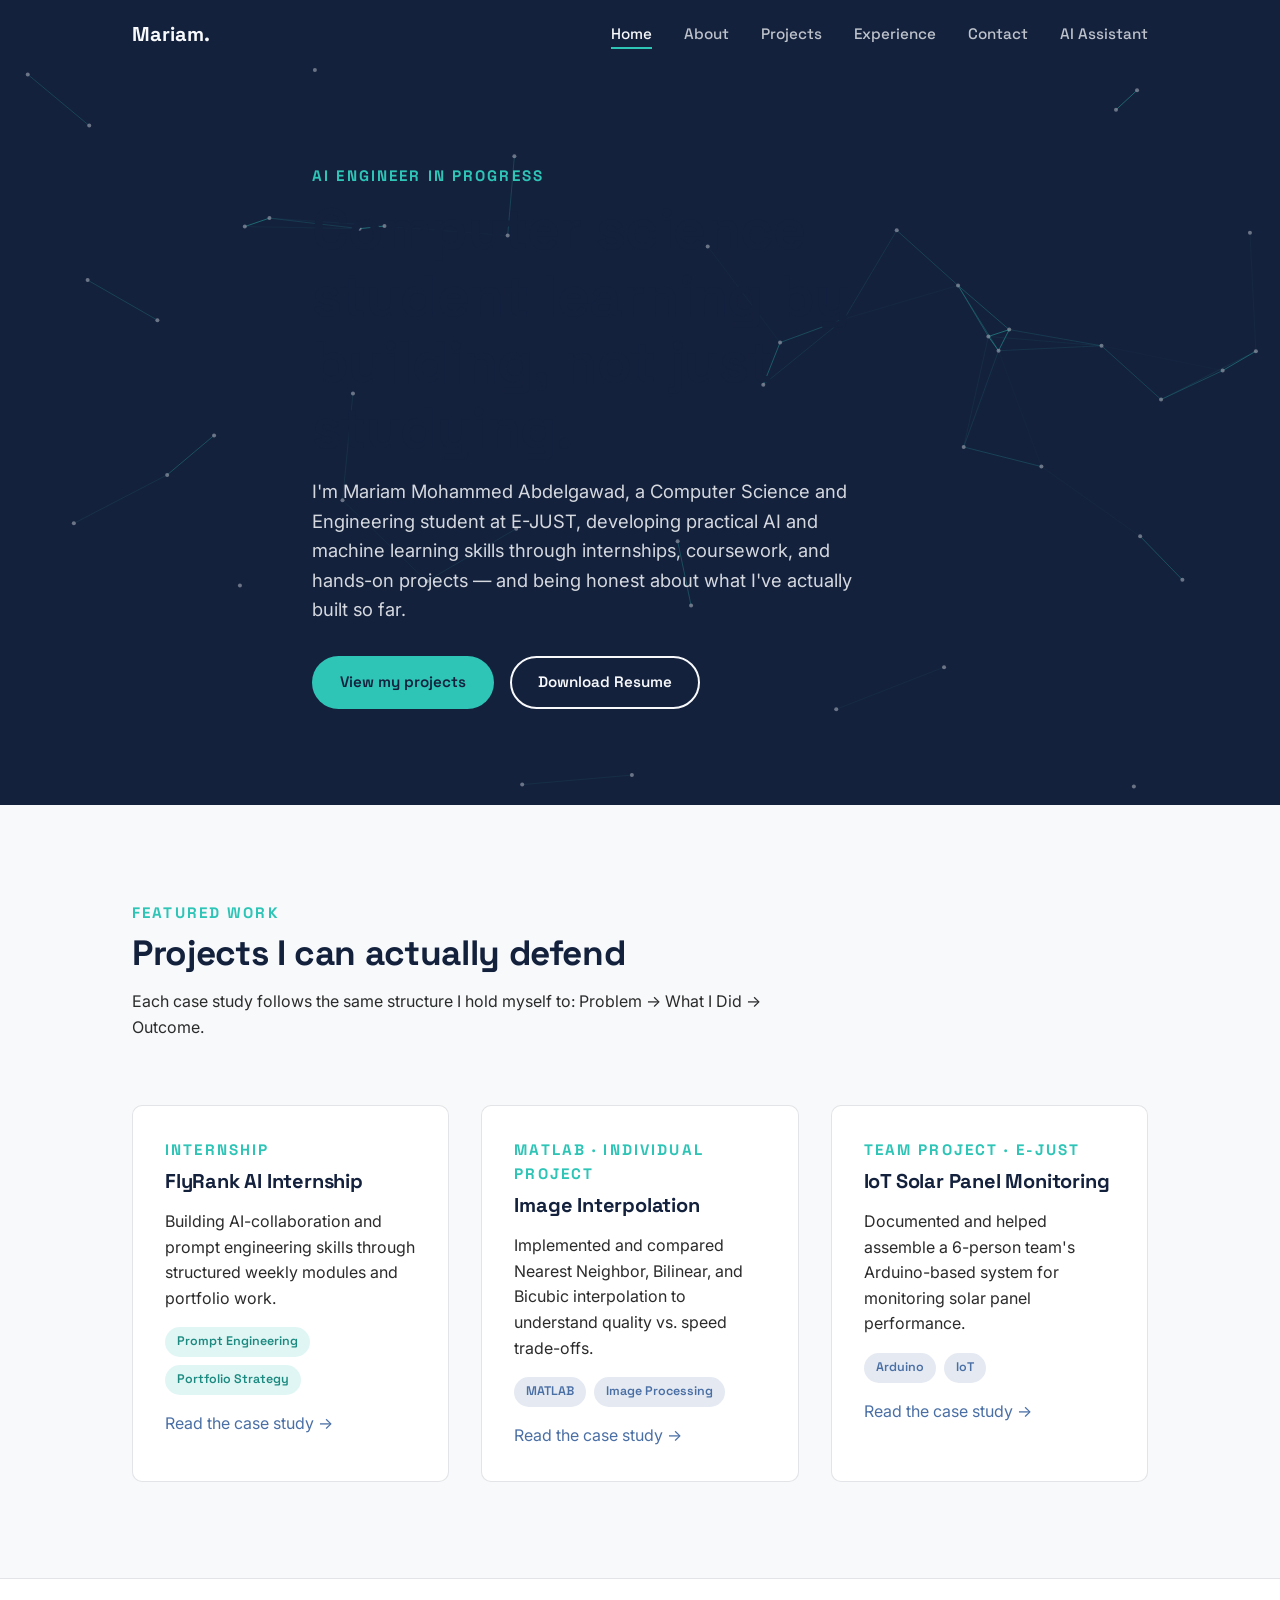
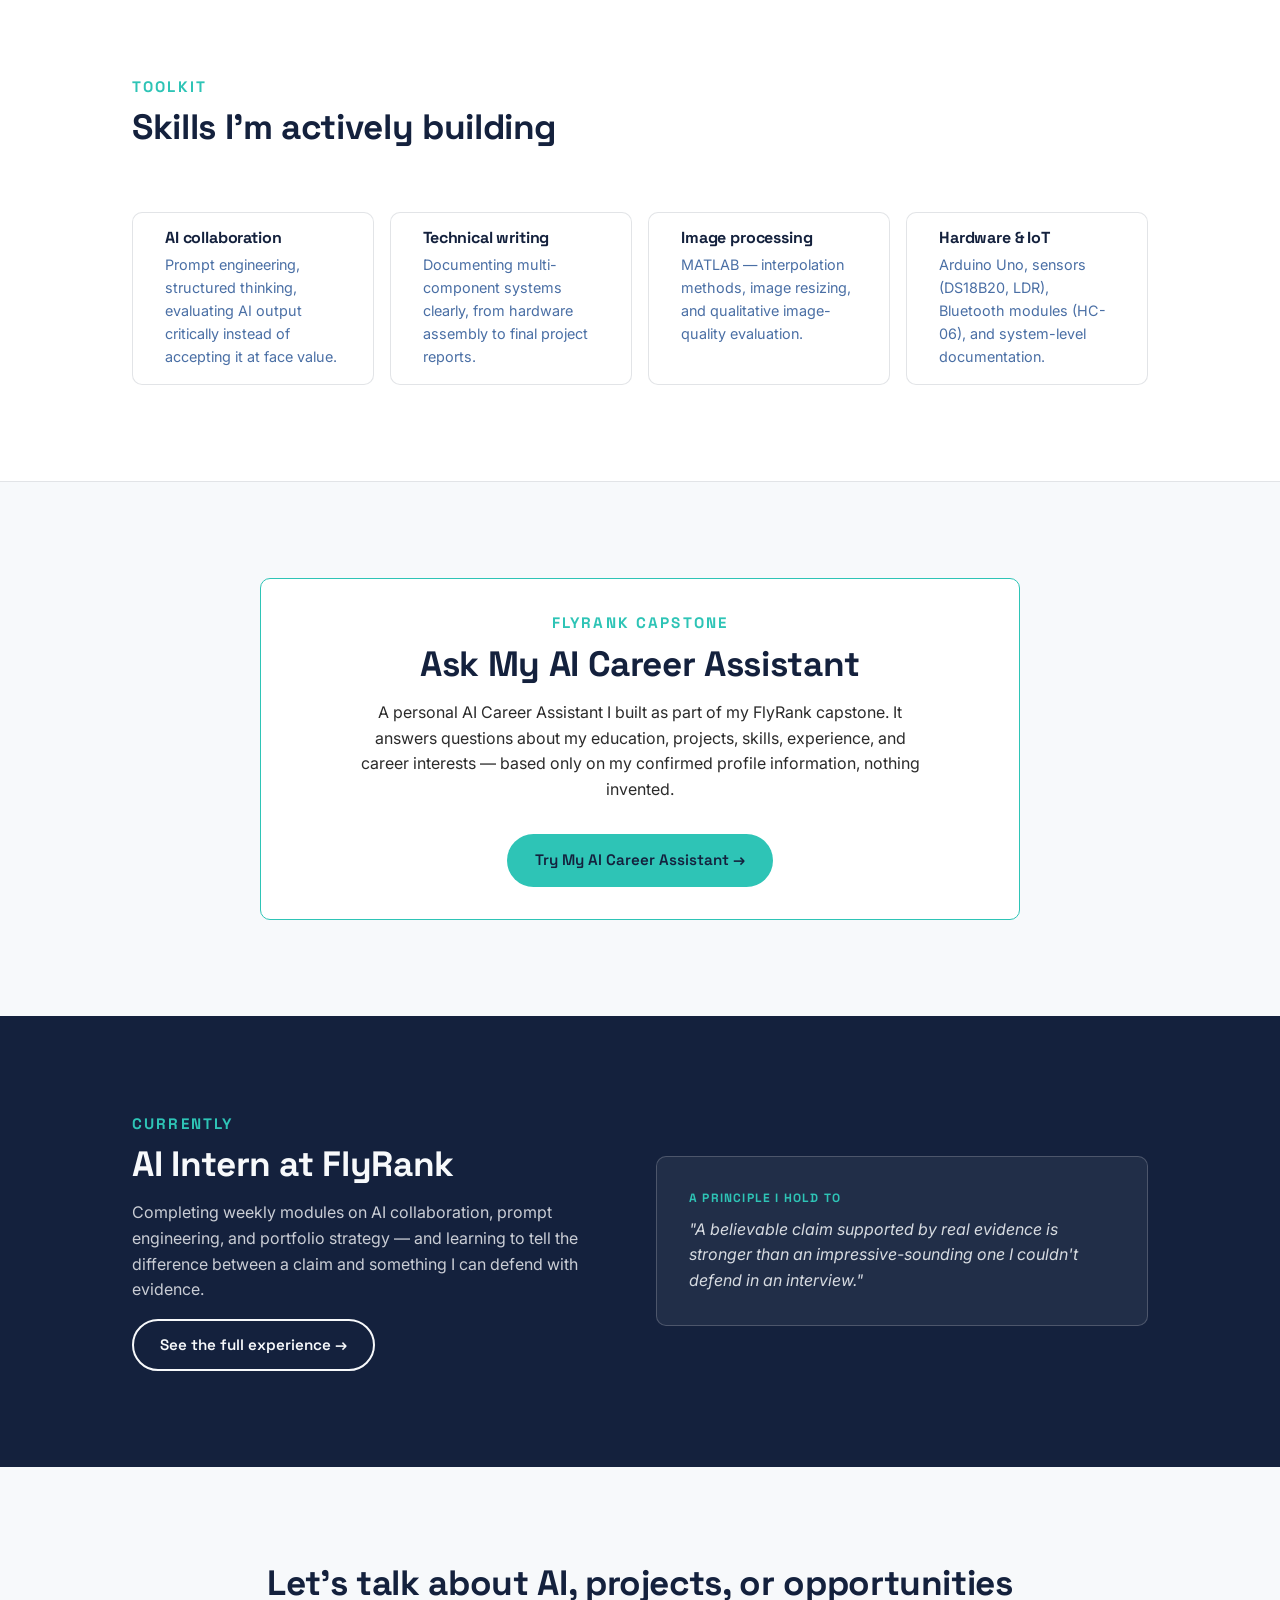
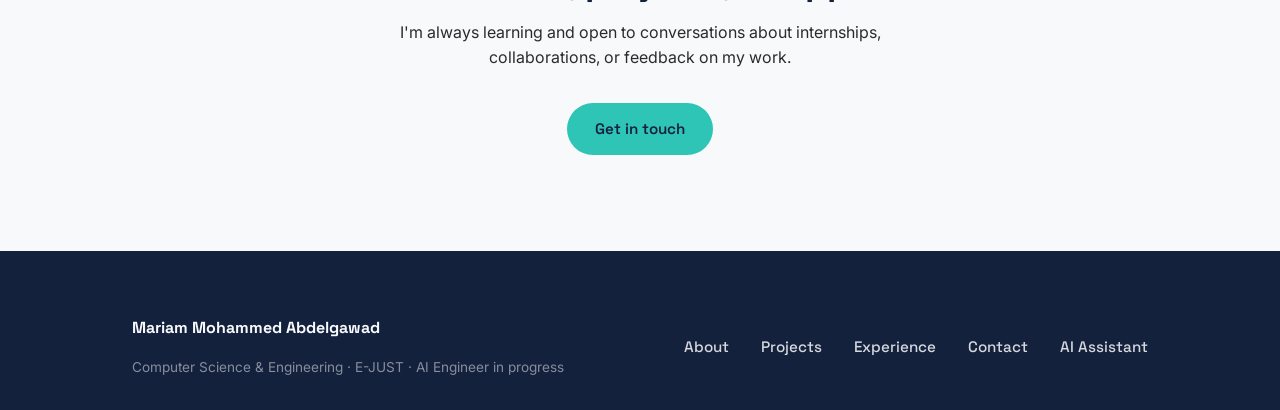
==== commit 47512d6d: "Add files via upload" ====
--- a/index.html
+++ b/index.html
@@ -6,6 +6,7 @@
   <title>Mariam Mohammed Abdelgawad — AI Engineering Portfolio</title>
   <meta name="description" content="Computer Science student at E-JUST building practical AI and machine learning skills through real projects and continuous learning." />
   <link rel="preconnect" href="https://fonts.googleapis.com">
+  <link rel="preconnect" href="https://fonts.gstatic.com" crossorigin>
   <link href="https://fonts.googleapis.com/css2?family=Space+Grotesk:wght@500;600;700&family=Inter:wght@400;500;600&display=swap" rel="stylesheet">
   <link rel="stylesheet" href="css/style.css" />
 </head>
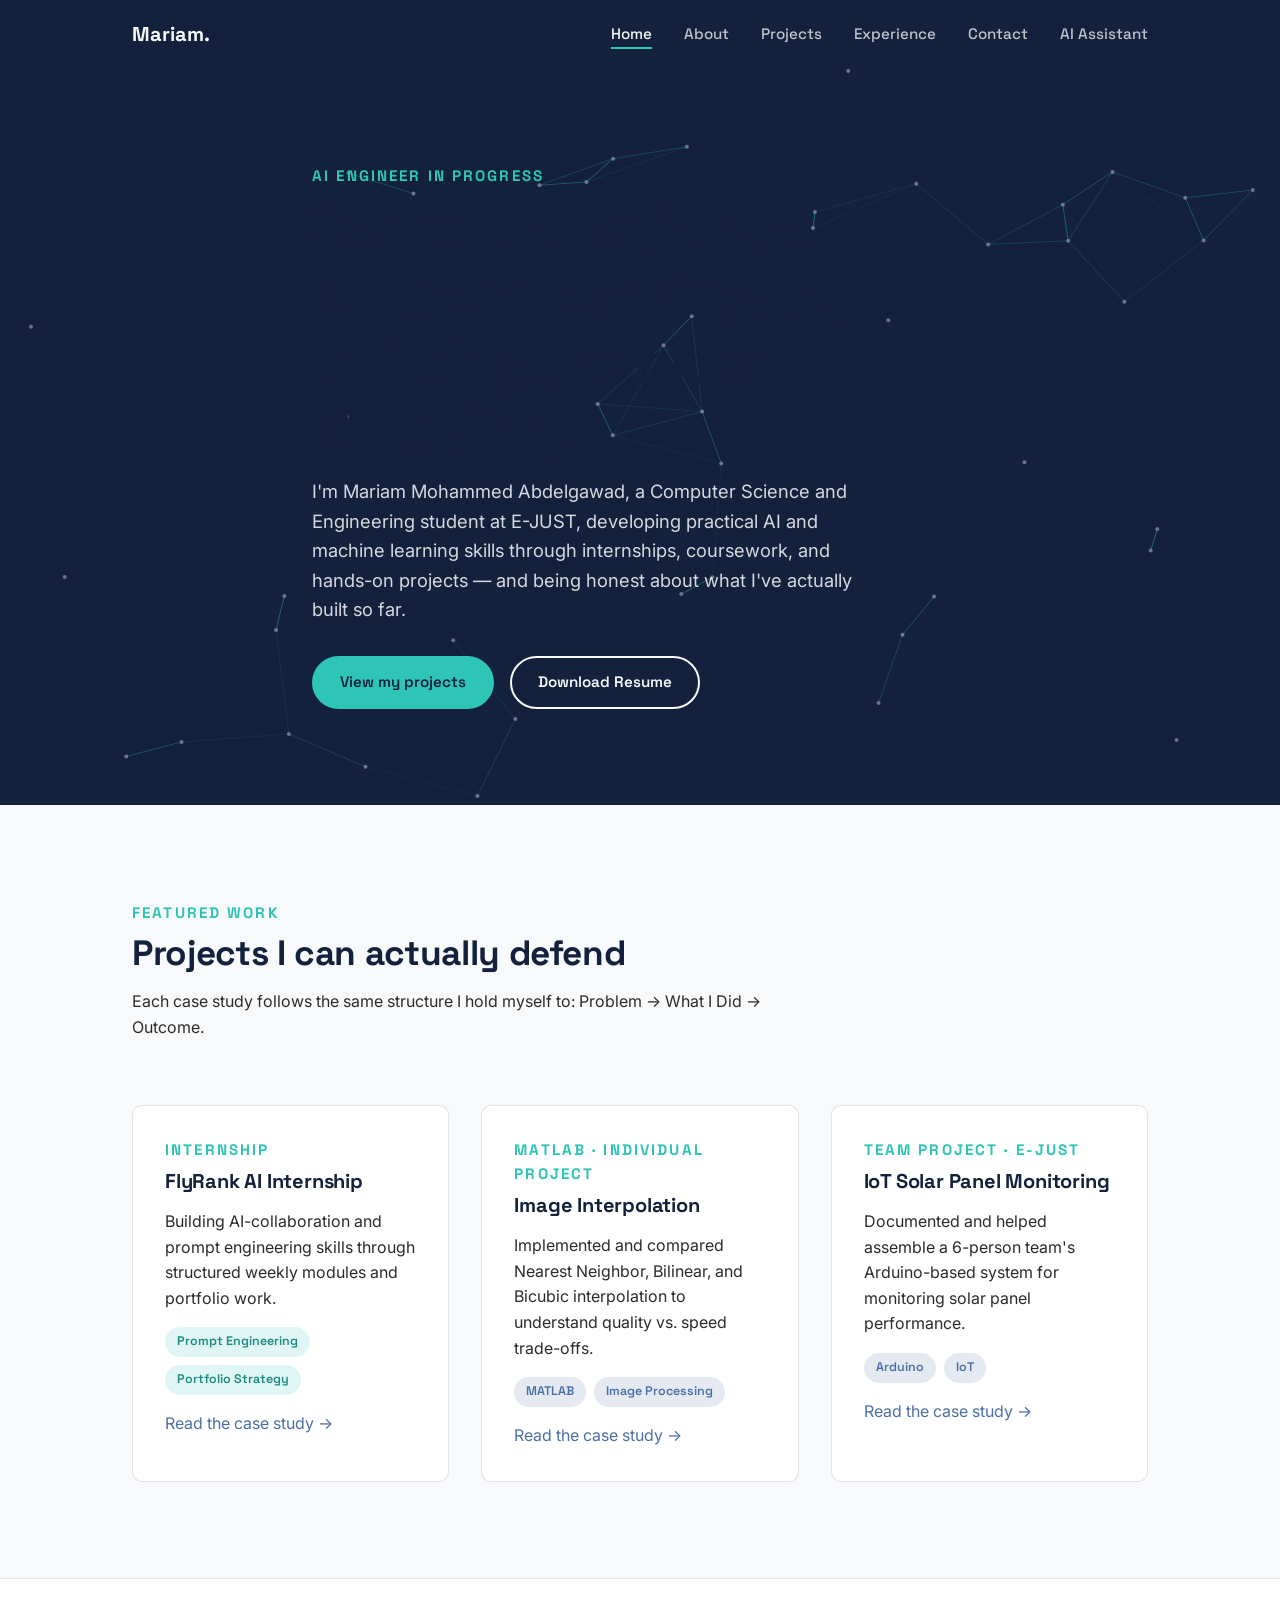
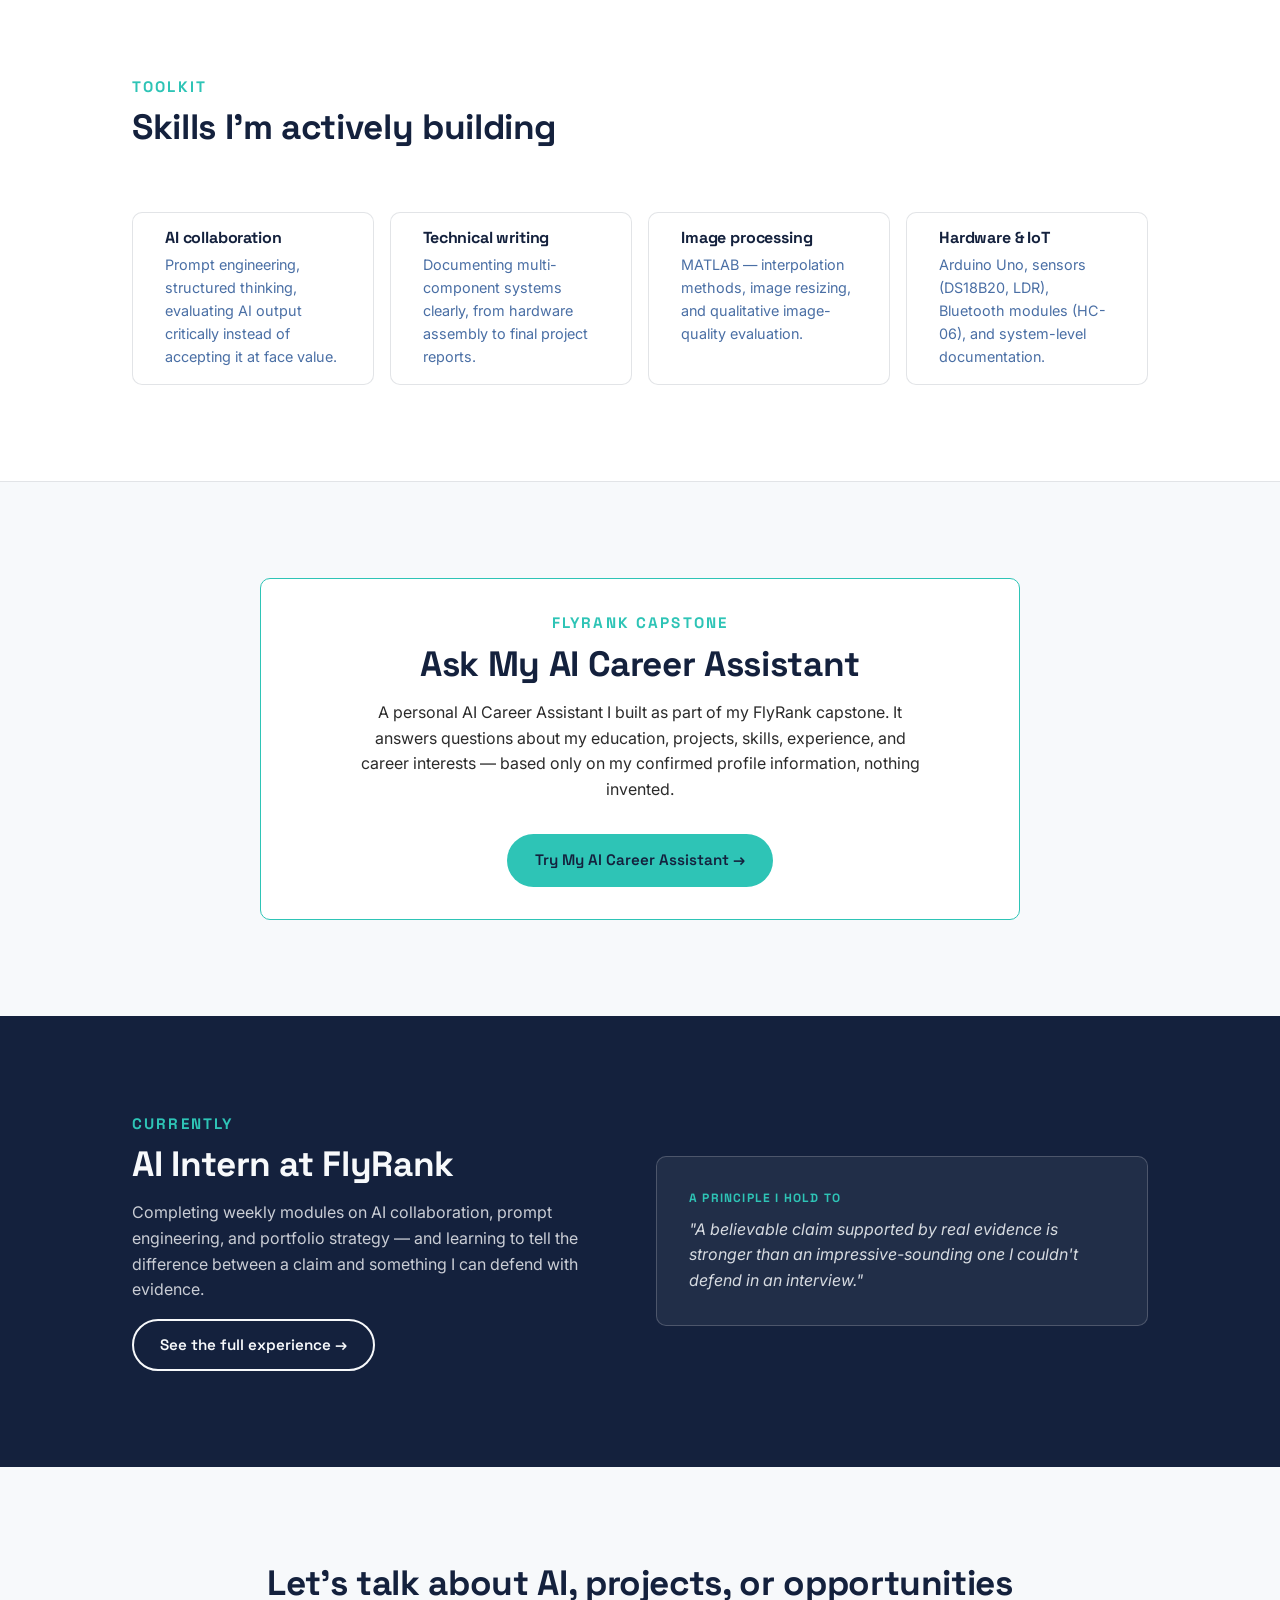
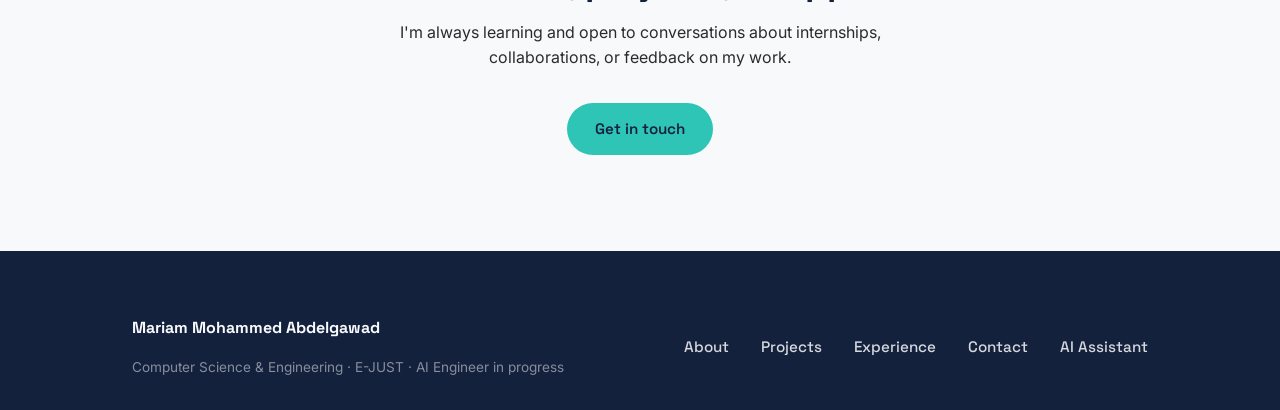
==== commit 2bacdd35: "Add files via upload" ====
--- a/index.html
+++ b/index.html
@@ -6,7 +6,6 @@
   <title>Mariam Mohammed Abdelgawad — AI Engineering Portfolio</title>
   <meta name="description" content="Computer Science student at E-JUST building practical AI and machine learning skills through real projects and continuous learning." />
   <link rel="preconnect" href="https://fonts.googleapis.com">
-  <link rel="preconnect" href="https://fonts.gstatic.com" crossorigin>
   <link href="https://fonts.googleapis.com/css2?family=Space+Grotesk:wght@500;600;700&family=Inter:wght@400;500;600&display=swap" rel="stylesheet">
   <link rel="stylesheet" href="css/style.css" />
 </head>
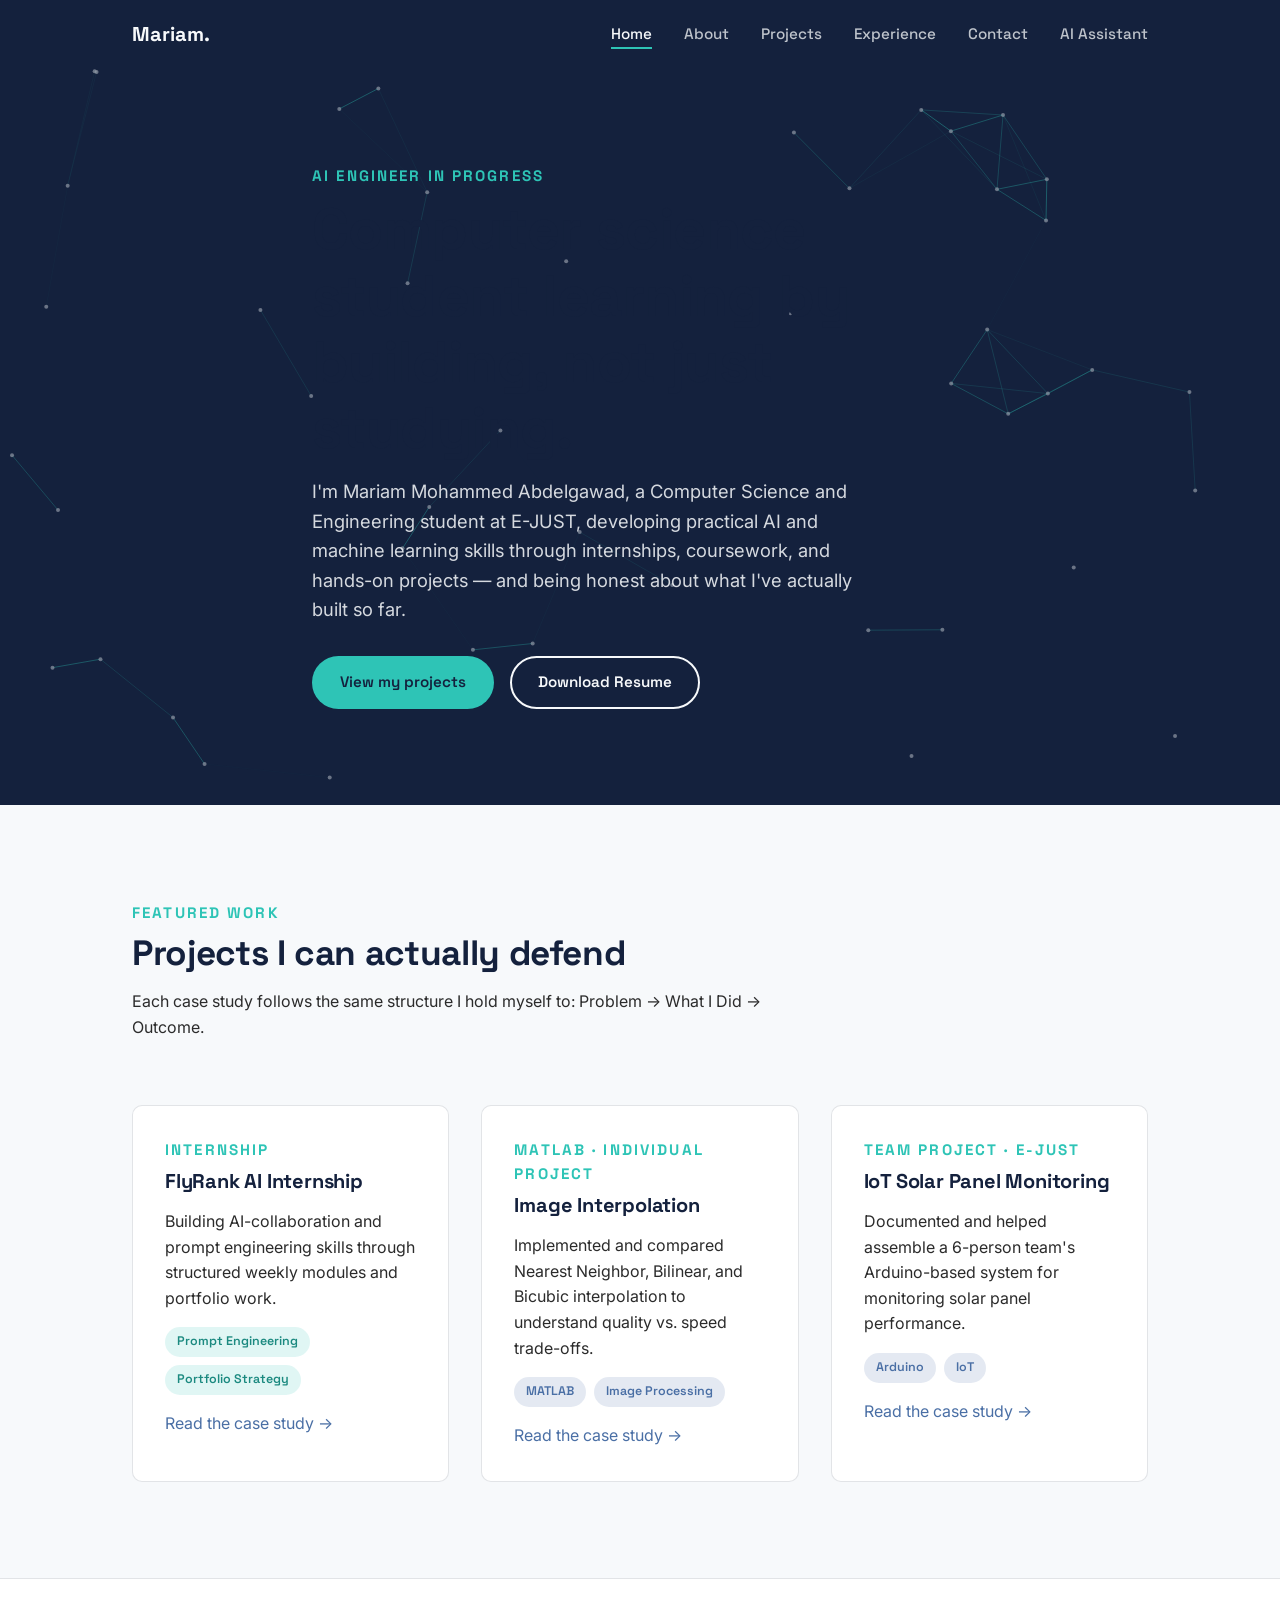
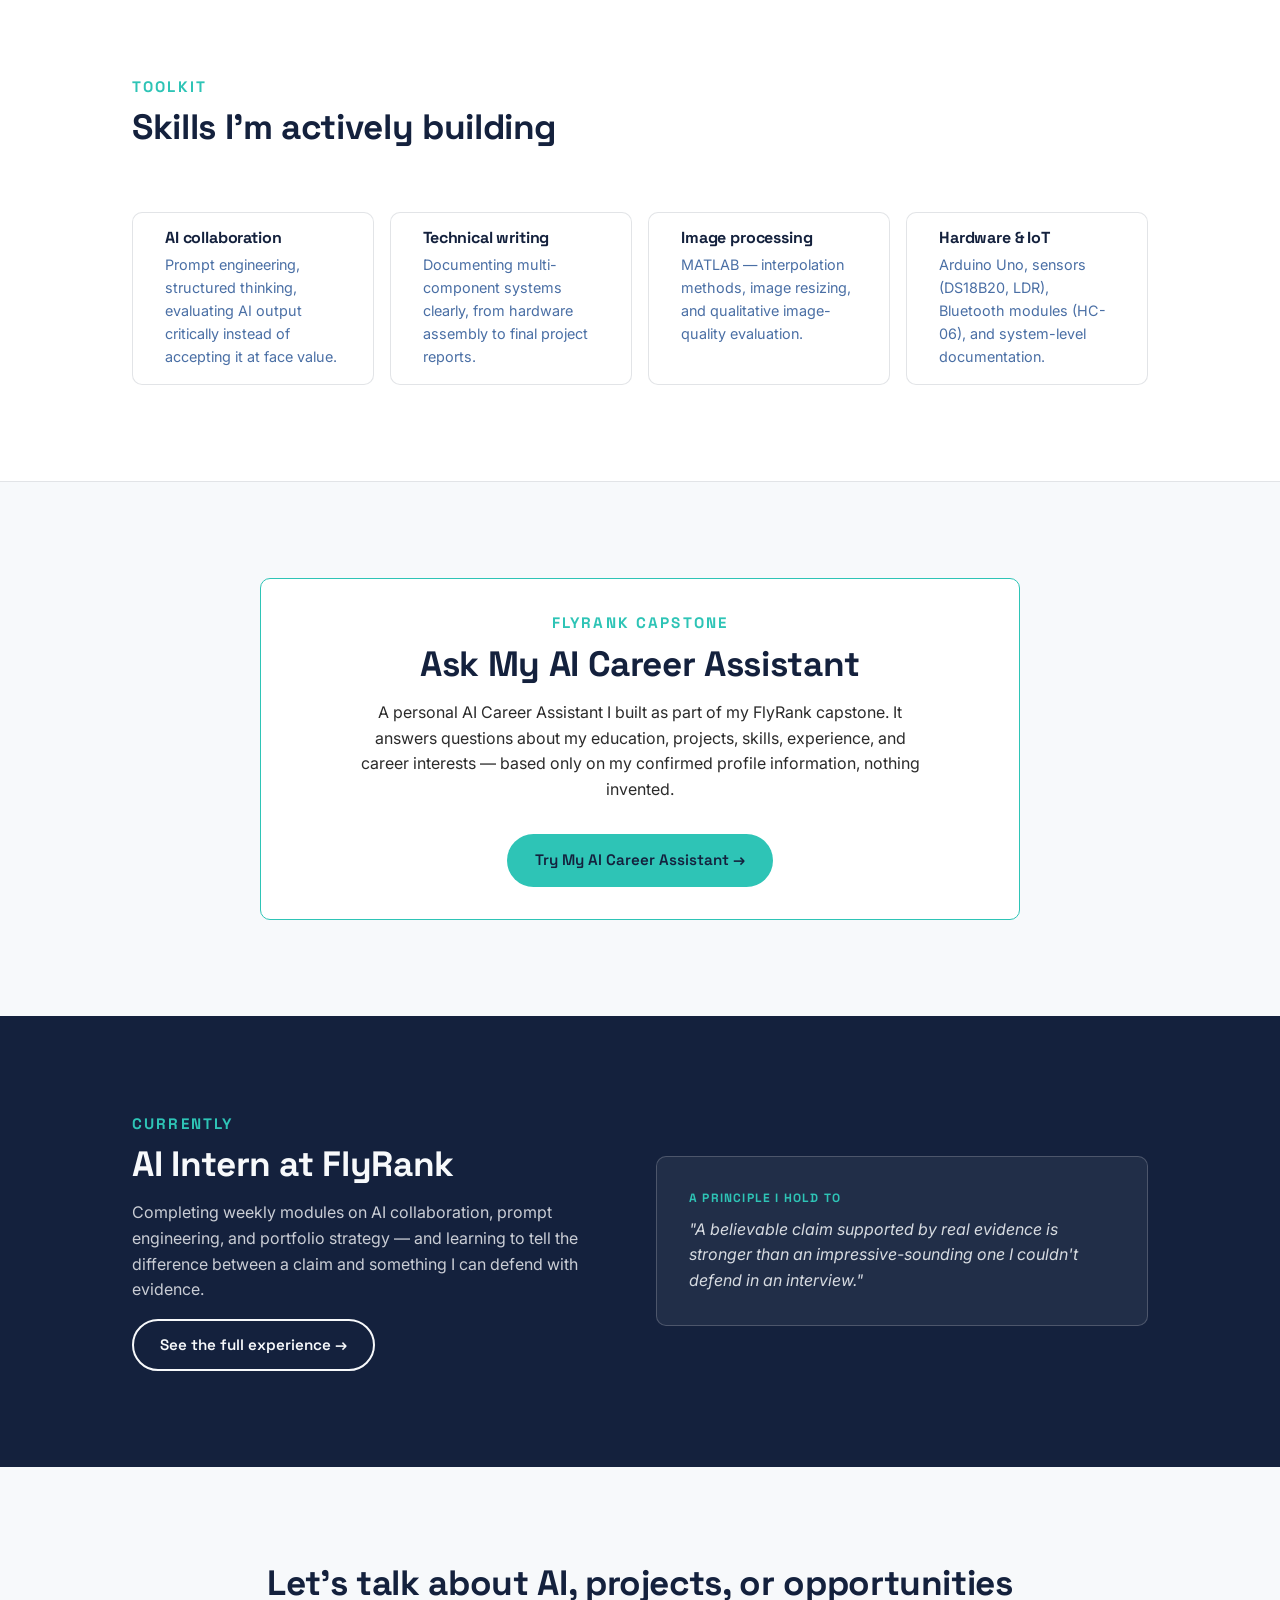
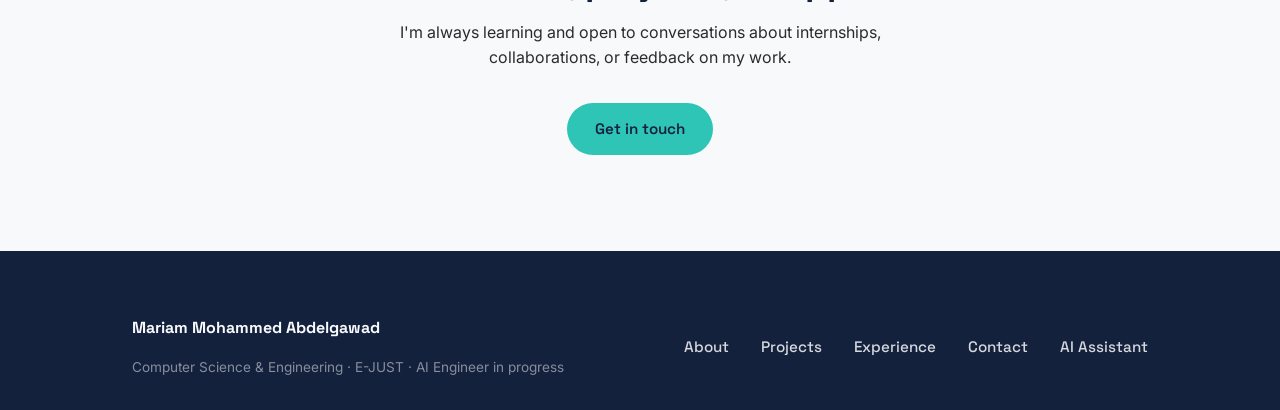
==== commit 1ee3e4b0: "Add files via upload" ====
--- a/index.html
+++ b/index.html
@@ -6,6 +6,7 @@
   <title>Mariam Mohammed Abdelgawad — AI Engineering Portfolio</title>
   <meta name="description" content="Computer Science student at E-JUST building practical AI and machine learning skills through real projects and continuous learning." />
   <link rel="preconnect" href="https://fonts.googleapis.com">
+  <link rel="preconnect" href="https://fonts.gstatic.com" crossorigin>
   <link href="https://fonts.googleapis.com/css2?family=Space+Grotesk:wght@500;600;700&family=Inter:wght@400;500;600&display=swap" rel="stylesheet">
   <link rel="stylesheet" href="css/style.css" />
 </head>
